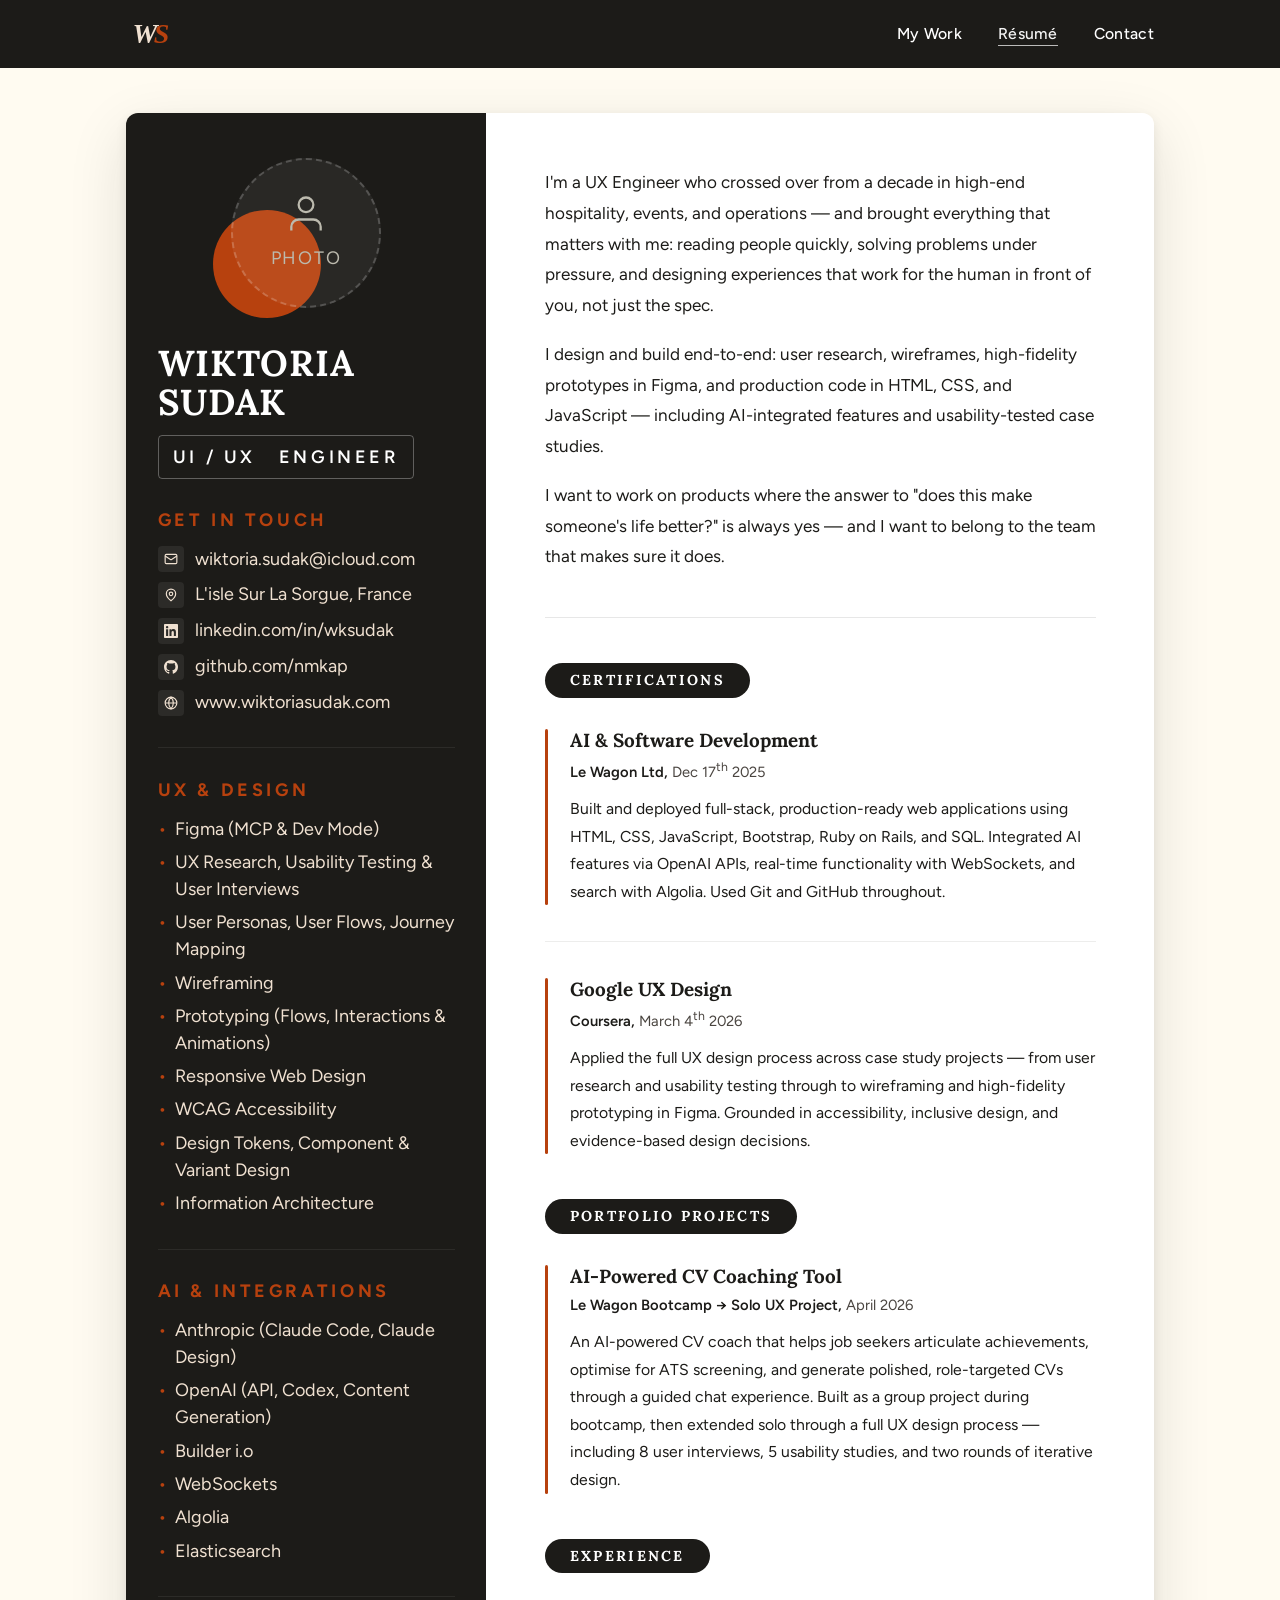
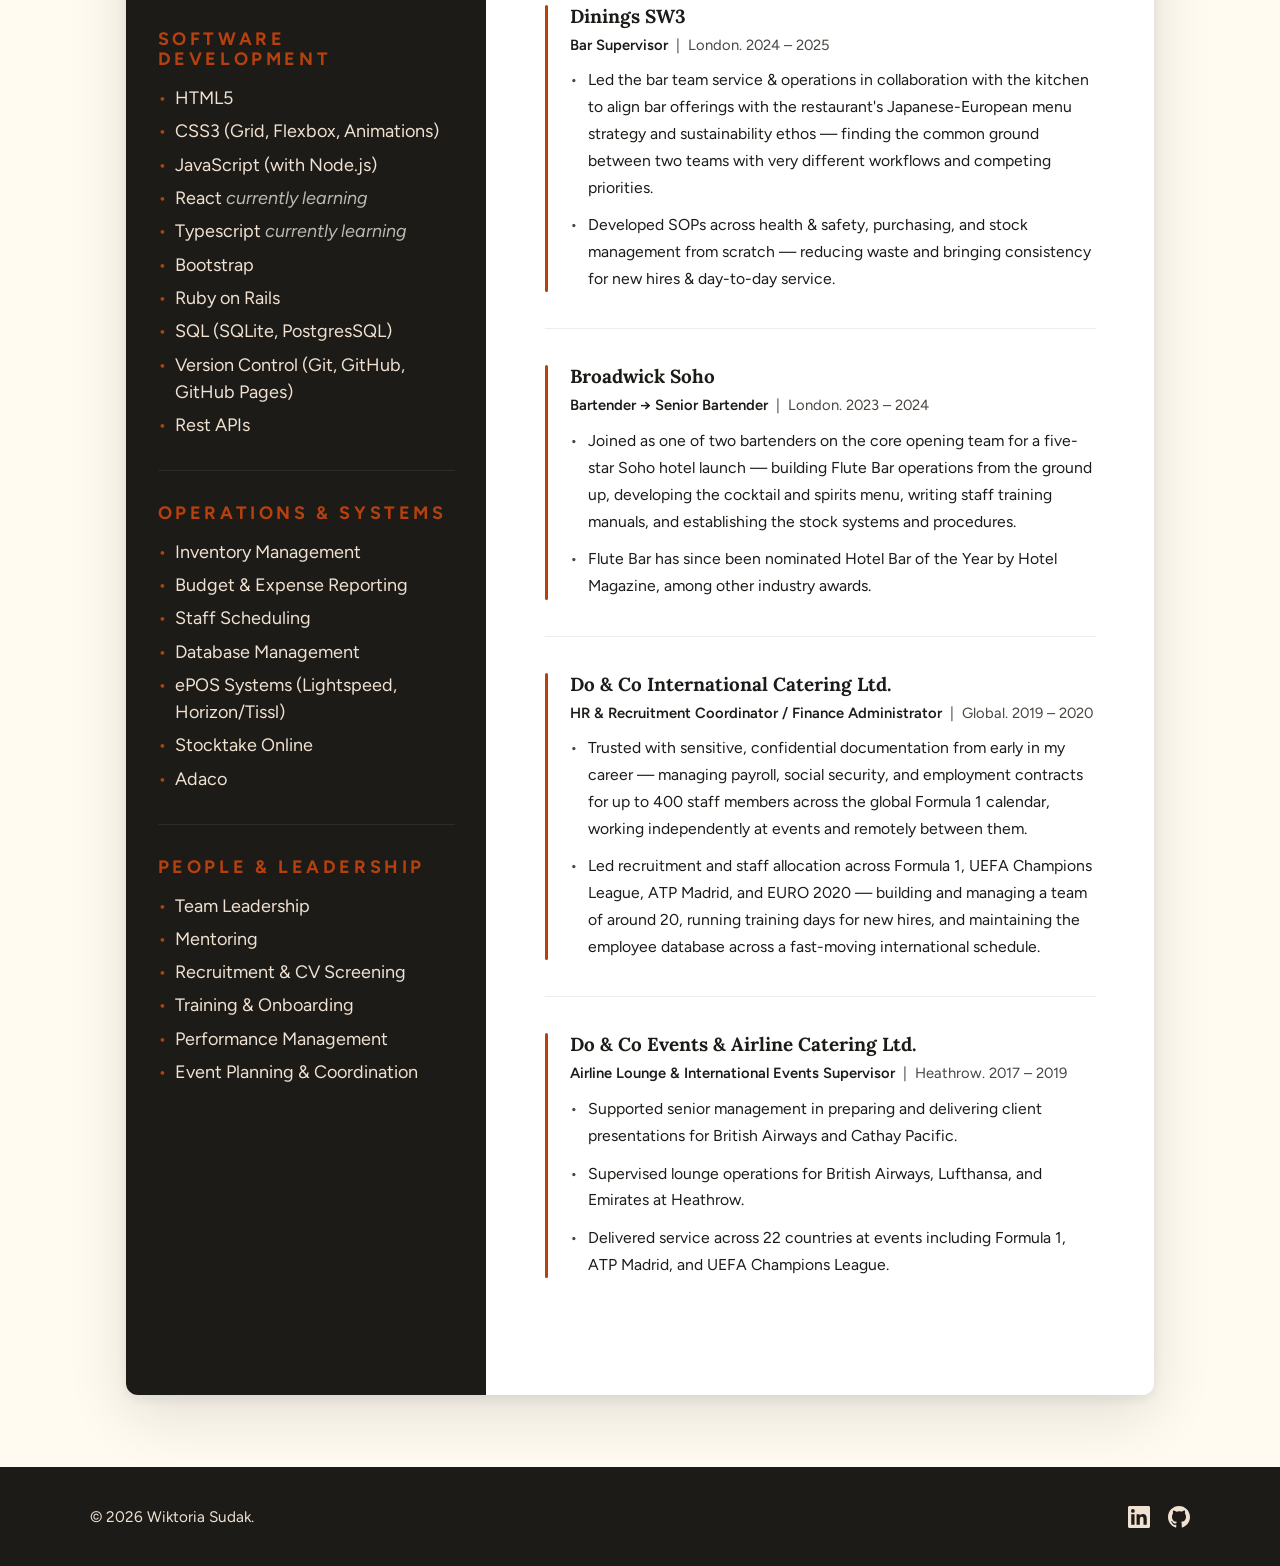
==== resume.html @ c0b6336a "Resume added." ====
<!DOCTYPE html>
<html lang="en">
  <head>
    <meta charset="UTF-8" />
    <meta name="viewport" content="width=device-width, initial-scale=1.0" />
    <meta
      name="description"
      content="Wiktoria Sudak — UI/UX Engineer. Resume: skills, certifications, and experience."
    />
    <title>Résumé — Wiktoria Sudak</title>

    <!-- Favicon -->
    <link rel="icon" type="image/png" href="assets/images/logo/logo-favicon.png" />
    <link rel="apple-touch-icon" sizes="180x180" href="assets/images/logo/apple-touch-icon.png" />

    <!-- Google Fonts -->
    <link rel="preconnect" href="https://fonts.googleapis.com" />
    <link rel="preconnect" href="https://fonts.gstatic.com" crossorigin />
    <link
      href="https://fonts.googleapis.com/css2?family=Figtree:wght@400;500;600&family=Lora:ital,wght@0,600;0,700;1,600&display=swap"
      rel="stylesheet"
    />

    <!-- Stylesheets -->
    <link rel="stylesheet" href="css/style.css" />
    <link rel="stylesheet" href="css/components.css" />
    <link rel="stylesheet" href="css/resume.css" />
  </head>

  <body class="resume-page">

    <!-- ============================================================
         NAVBAR
    ============================================================ -->
    <nav class="navbar" id="navbar">
      <div class="nav-container">

        <a href="index.html" class="nav-logo">
          <img src="assets/images/logo/navbar-logo.svg" alt="WS logo" onerror="this.src='assets/images/logo/navbar-logo.png'">
        </a>

        <ul class="nav-links">
          <li><a href="index.html#work" class="nav-link">My Work</a></li>
          <li><a href="resume.html" class="nav-link active">Résumé</a></li>
          <li><a href="index.html#contact" class="nav-link">Contact</a></li>
        </ul>

      </div>
    </nav>


    <!-- ============================================================
         RESUME LAYOUT
    ============================================================ -->
    <div class="resume-wrapper">
    <div class="resume-layout">

      <!-- ════════════════════════════════════════
           LEFT SIDEBAR
      ════════════════════════════════════════ -->
      <aside class="resume-sidebar">

        <!-- Photo -->
        <div class="sidebar-photo-wrap">
          <div class="sidebar-photo-accent"></div>
          <div class="sidebar-photo-placeholder">
            <svg xmlns="http://www.w3.org/2000/svg" width="44" height="44" viewBox="0 0 24 24" fill="none" stroke="currentColor" stroke-width="1.25" aria-hidden="true">
              <path d="M20 21v-2a4 4 0 0 0-4-4H8a4 4 0 0 0-4 4v2"/>
              <circle cx="12" cy="7" r="4"/>
            </svg>
            <span>Photo</span>
          </div>
        </div>

        <!-- Identity -->
        <div class="sidebar-identity">
          <h1 class="sidebar-name">WIKTORIA<br>SUDAK</h1>
          <span class="sidebar-title-badge">UI / UX &nbsp; ENGINEER</span>
        </div>

        <!-- Get In Touch -->
        <div class="sidebar-section">
          <h2 class="sidebar-heading">GET IN TOUCH</h2>
          <ul class="contact-list">

            <li>
              <span class="contact-icon" aria-hidden="true">
                <svg xmlns="http://www.w3.org/2000/svg" width="14" height="14" viewBox="0 0 24 24" fill="none" stroke="currentColor" stroke-width="2">
                  <rect width="20" height="16" x="2" y="4" rx="2"/>
                  <path d="m22 7-8.97 5.7a1.94 1.94 0 0 1-2.06 0L2 7"/>
                </svg>
              </span>
              <a href="mailto:wiktoria.sudak@icloud.com" class="contact-text">wiktoria.sudak@icloud.com</a>
            </li>

            <li>
              <span class="contact-icon" aria-hidden="true">
                <svg xmlns="http://www.w3.org/2000/svg" width="14" height="14" viewBox="0 0 24 24" fill="none" stroke="currentColor" stroke-width="2">
                  <path d="M20 10c0 6-8 12-8 12s-8-6-8-12a8 8 0 0 1 16 0Z"/>
                  <circle cx="12" cy="10" r="3"/>
                </svg>
              </span>
              <span class="contact-text">L'isle Sur La Sorgue, France</span>
            </li>

            <li>
              <span class="contact-icon" aria-hidden="true">
                <svg xmlns="http://www.w3.org/2000/svg" width="14" height="14" viewBox="0 0 24 24" fill="currentColor">
                  <path d="M20.447 20.452h-3.554v-5.569c0-1.328-.027-3.037-1.852-3.037-1.853 0-2.136 1.445-2.136 2.939v5.667H9.351V9h3.414v1.561h.046c.477-.9 1.637-1.85 3.37-1.85 3.601 0 4.267 2.37 4.267 5.455v6.286zM5.337 7.433a2.062 2.062 0 0 1-2.063-2.065 2.064 2.064 0 1 1 2.063 2.065zm1.782 13.019H3.555V9h3.564v11.452zM22.225 0H1.771C.792 0 0 .774 0 1.729v20.542C0 23.227.792 24 1.771 24h20.451C23.2 24 24 23.227 24 22.271V1.729C24 .774 23.2 0 22.222 0h.003z"/>
                </svg>
              </span>
              <a href="https://linkedin.com/in/wksudak" target="_blank" rel="noopener noreferrer" class="contact-text">linkedin.com/in/wksudak</a>
            </li>

            <li>
              <span class="contact-icon" aria-hidden="true">
                <svg xmlns="http://www.w3.org/2000/svg" width="14" height="14" viewBox="0 0 24 24" fill="currentColor">
                  <path d="M12 0C5.374 0 0 5.373 0 12c0 5.302 3.438 9.8 8.207 11.387.599.111.793-.261.793-.577v-2.234c-3.338.726-4.033-1.416-4.033-1.416-.546-1.387-1.333-1.756-1.333-1.756-1.089-.745.083-.729.083-.729 1.205.084 1.839 1.237 1.839 1.237 1.07 1.834 2.807 1.304 3.492.997.107-.775.418-1.305.762-1.604-2.665-.305-5.467-1.334-5.467-5.931 0-1.311.469-2.381 1.236-3.221-.124-.303-.535-1.524.117-3.176 0 0 1.008-.322 3.301 1.23A11.509 11.509 0 0 1 12 5.803c1.02.005 2.047.138 3.006.404 2.291-1.552 3.297-1.23 3.297-1.23.653 1.653.242 2.874.118 3.176.77.84 1.235 1.911 1.235 3.221 0 4.609-2.807 5.624-5.479 5.921.43.372.823 1.102.823 2.222v3.293c0 .319.192.694.801.576C20.566 21.797 24 17.3 24 12c0-6.627-5.373-12-12-12z"/>
                </svg>
              </span>
              <a href="https://github.com/nmkap" target="_blank" rel="noopener noreferrer" class="contact-text">github.com/nmkap</a>
            </li>

            <li>
              <span class="contact-icon" aria-hidden="true">
                <svg xmlns="http://www.w3.org/2000/svg" width="14" height="14" viewBox="0 0 24 24" fill="none" stroke="currentColor" stroke-width="2">
                  <circle cx="12" cy="12" r="10"/>
                  <path d="M2 12h20M12 2a15.3 15.3 0 0 1 4 10 15.3 15.3 0 0 1-4 10 15.3 15.3 0 0 1-4-10 15.3 15.3 0 0 1 4-10z"/>
                </svg>
              </span>
              <a href="https://www.wiktoriasudak.com" target="_blank" rel="noopener noreferrer" class="contact-text">www.wiktoriasudak.com</a>
            </li>

          </ul>
        </div>

        <!-- UX & Design -->
        <div class="sidebar-section">
          <h2 class="sidebar-heading">UX &amp; DESIGN</h2>
          <ul class="sidebar-skills">
            <li>Figma (MCP &amp; Dev Mode)</li>
            <li>UX Research, Usability Testing &amp; User Interviews</li>
            <li>User Personas, User Flows, Journey Mapping</li>
            <li>Wireframing</li>
            <li>Prototyping (Flows, Interactions &amp; Animations)</li>
            <li>Responsive Web Design</li>
            <li>WCAG Accessibility</li>
            <li>Design Tokens, Component &amp; Variant Design</li>
            <li>Information Architecture</li>
          </ul>
        </div>

        <!-- AI & Integrations -->
        <div class="sidebar-section">
          <h2 class="sidebar-heading">AI &amp; INTEGRATIONS</h2>
          <ul class="sidebar-skills">
            <li>Anthropic (Claude Code, Claude Design)</li>
            <li>OpenAI (API, Codex, Content Generation)</li>
            <li>Builder i.o</li>
            <li>WebSockets</li>
            <li>Algolia</li>
            <li>Elasticsearch</li>
          </ul>
        </div>  
        
        <!-- Software Development -->
        <div class="sidebar-section">
          <h2 class="sidebar-heading">SOFTWARE DEVELOPMENT</h2>
          <ul class="sidebar-skills">
            <li>HTML5</li>
            <li>CSS3 (Grid, Flexbox, Animations)</li>
            <li>JavaScript (with Node.js)</li>
            <li>React <em class="learning-tag">currently learning</em></li>
            <li>Typescript <em class="learning-tag">currently learning</em></li>
            <li>Bootstrap</li>
            <li>Ruby on Rails</li>
            <li>SQL (SQLite, PostgresSQL)</li>
            <li>Version Control (Git, GitHub, GitHub Pages)</li>
            <li>Rest APIs</li>
          </ul>
        </div>

        <!-- Operations & Systems -->
        <div class="sidebar-section">
          <h2 class="sidebar-heading">OPERATIONS &amp; SYSTEMS</h2>
          <ul class="sidebar-skills">
            <li>Inventory Management</li>
            <li>Budget &amp; Expense Reporting</li>
            <li>Staff Scheduling</li>
            <li>Database Management</li>
            <li>ePOS Systems (Lightspeed, Horizon/Tissl)</li>
            <li>Stocktake Online</li>
            <li>Adaco</li>
          </ul>
        </div>

        <!-- People & Leadership -->
        <div class="sidebar-section">
          <h2 class="sidebar-heading">PEOPLE &amp; LEADERSHIP</h2>
          <ul class="sidebar-skills">
            <li>Team Leadership</li>
            <li>Mentoring</li>
            <li>Recruitment &amp; CV Screening</li>
            <li>Training &amp; Onboarding</li>
            <li>Performance Management</li>
            <li>Event Planning &amp; Coordination</li>
          </ul>
        </div>

      </aside>


      <!-- ════════════════════════════════════════
           RIGHT MAIN CONTENT
      ════════════════════════════════════════ -->
      <main class="resume-main">

        <!-- BIO -->
        <section class="resume-bio">
          <p>I'm a UX Engineer who crossed over from a decade in high-end hospitality, events, and operations — and brought everything that matters with me: reading people quickly, solving problems under pressure, and designing experiences that work for the human in front of you, not just the spec.</p>
          <p>I design and build end-to-end: user research, wireframes, high-fidelity prototypes in Figma, and production code in HTML, CSS, and JavaScript — including AI-integrated features and usability-tested case studies.</p>
          <p>I want to work on products where the answer to "does this make someone's life better?" is always yes — and I want to belong to the team that makes sure it does.</p>
        </section>

        <!-- CERTIFICATIONS -->
        <h2 class="resume-section-banner">Certifications</h2>
        <section class="resume-section">

          <div class="resume-entry">
            <div class="entry-accent"></div>
            <div class="entry-body">
              <h3 class="entry-title">AI &amp; Software Development</h3>
              <p class="entry-meta"><strong>Le Wagon Ltd,</strong> Dec 17<sup>th</sup> 2025</p>
              <p class="entry-desc">Built and deployed full-stack, production-ready web applications using HTML, CSS, JavaScript, Bootstrap, Ruby on Rails, and SQL. Integrated AI features via OpenAI APIs, real-time functionality with WebSockets, and search with Algolia. Used Git and GitHub throughout.</p>
            </div>
          </div>

          <div class="resume-entry">
            <div class="entry-accent"></div>
            <div class="entry-body">
              <h3 class="entry-title">Google UX Design</h3>
              <p class="entry-meta"><strong>Coursera,</strong> March 4<sup>th</sup> 2026</p>
              <p class="entry-desc">Applied the full UX design process across case study projects — from user research and usability testing through to wireframing and high-fidelity prototyping in Figma. Grounded in accessibility, inclusive design, and evidence-based design decisions.</p>
            </div>
          </div>

        </section>

        <!-- PORTFOLIO PROJECTS -->
        <h2 class="resume-section-banner">Portfolio Projects</h2>
        <section class="resume-section">

          <div class="resume-entry">
            <div class="entry-accent"></div>
            <div class="entry-body">
              <h3 class="entry-title">AI-Powered CV Coaching Tool</h3>
              <p class="entry-meta"><strong>Le Wagon Bootcamp → Solo UX Project,</strong> April 2026</p>
              <p class="entry-desc">An AI-powered CV coach that helps job seekers articulate achievements, optimise for ATS screening, and generate polished, role-targeted CVs through a guided chat experience. Built as a group project during bootcamp, then extended solo through a full UX design process — including 8 user interviews, 5 usability studies, and two rounds of iterative design.</p>
            </div>
          </div>

        </section>

        <!-- EXPERIENCE -->
        <h2 class="resume-section-banner">Experience</h2>
        <section class="resume-section">

          <div class="resume-entry">
            <div class="entry-accent"></div>
            <div class="entry-body">
              <h3 class="entry-title">Dinings SW3</h3>
              <p class="entry-meta"><strong>Bar Supervisor</strong> &nbsp;|&nbsp; London. 2024 – 2025</p>
              <ul class="entry-bullets">
                <li>Led the bar team service &amp; operations in collaboration with the kitchen to align bar offerings with the restaurant's Japanese-European menu strategy and sustainability ethos — finding the common ground between two teams with very different workflows and competing priorities.</li>
                <li>Developed SOPs across health &amp; safety, purchasing, and stock management from scratch — reducing waste and bringing consistency for new hires &amp; day-to-day service.</li>
              </ul>
            </div>
          </div>

          <div class="resume-entry">
            <div class="entry-accent"></div>
            <div class="entry-body">
              <h3 class="entry-title">Broadwick Soho</h3>
              <p class="entry-meta"><strong>Bartender → Senior Bartender</strong> &nbsp;|&nbsp; London. 2023 – 2024</p>
              <ul class="entry-bullets">
                <li>Joined as one of two bartenders on the core opening team for a five-star Soho hotel launch — building Flute Bar operations from the ground up, developing the cocktail and spirits menu, writing staff training manuals, and establishing the stock systems and procedures.</li>
                <li>Flute Bar has since been nominated Hotel Bar of the Year by Hotel Magazine, among other industry awards.</li>
              </ul>
            </div>
          </div>

          <div class="resume-entry">
            <div class="entry-accent"></div>
            <div class="entry-body">
              <h3 class="entry-title">Do &amp; Co International Catering Ltd.</h3>
              <p class="entry-meta"><strong>HR &amp; Recruitment Coordinator / Finance Administrator</strong> &nbsp;|&nbsp; Global. 2019 – 2020</p>
              <ul class="entry-bullets">
                <li>Trusted with sensitive, confidential documentation from early in my career — managing payroll, social security, and employment contracts for up to 400 staff members across the global Formula 1 calendar, working independently at events and remotely between them.</li>
                <li>Led recruitment and staff allocation across Formula 1, UEFA Champions League, ATP Madrid, and EURO 2020 — building and managing a team of around 20, running training days for new hires, and maintaining the employee database across a fast-moving international schedule.</li>
              </ul>
            </div>
          </div>

          <div class="resume-entry">
            <div class="entry-accent"></div>
            <div class="entry-body">
              <h3 class="entry-title">Do &amp; Co Events &amp; Airline Catering Ltd.</h3>
              <p class="entry-meta"><strong>Airline Lounge &amp; International Events Supervisor</strong> &nbsp;|&nbsp; Heathrow. 2017 – 2019</p>
              <ul class="entry-bullets">
                <li>Supported senior management in preparing and delivering client presentations for British Airways and Cathay Pacific.</li>
                <li>Supervised lounge operations for British Airways, Lufthansa, and Emirates at Heathrow.</li>
                <li>Delivered service across 22 countries at events including Formula 1, ATP Madrid, and UEFA Champions League.</li>
              </ul>
            </div>
          </div>

        </section>

      </main>

    </div>
    </div>


    <!-- ============================================================
         FOOTER
    ============================================================ -->
    <footer class="footer">
      <div class="footer-container">
        <p class="footer-copy">
          &copy; <span id="footer-year"></span> Wiktoria Sudak.
        </p>
        <ul class="footer-links">
          <li>
            <a
              href="https://linkedin.com/in/wksudak"
              target="_blank"
              rel="noopener noreferrer"
              class="footer-link"
              aria-label="LinkedIn"
            >
              <svg xmlns="http://www.w3.org/2000/svg" width="22" height="22" viewBox="0 0 24 24" fill="currentColor" aria-hidden="true">
                <path d="M20.447 20.452h-3.554v-5.569c0-1.328-.027-3.037-1.852-3.037-1.853 0-2.136 1.445-2.136 2.939v5.667H9.351V9h3.414v1.561h.046c.477-.9 1.637-1.85 3.37-1.85 3.601 0 4.267 2.37 4.267 5.455v6.286zM5.337 7.433a2.062 2.062 0 0 1-2.063-2.065 2.064 2.064 0 1 1 2.063 2.065zm1.782 13.019H3.555V9h3.564v11.452zM22.225 0H1.771C.792 0 0 .774 0 1.729v20.542C0 23.227.792 24 1.771 24h20.451C23.2 24 24 23.227 24 22.271V1.729C24 .774 23.2 0 22.222 0h.003z"/>
              </svg>
            </a>
          </li>
          <li>
            <a
              href="https://github.com/nmkap"
              target="_blank"
              rel="noopener noreferrer"
              class="footer-link"
              aria-label="GitHub"
            >
              <svg xmlns="http://www.w3.org/2000/svg" width="22" height="22" viewBox="0 0 24 24" fill="currentColor" aria-hidden="true">
                <path d="M12 0C5.374 0 0 5.373 0 12c0 5.302 3.438 9.8 8.207 11.387.599.111.793-.261.793-.577v-2.234c-3.338.726-4.033-1.416-4.033-1.416-.546-1.387-1.333-1.756-1.333-1.756-1.089-.745.083-.729.083-.729 1.205.084 1.839 1.237 1.839 1.237 1.07 1.834 2.807 1.304 3.492.997.107-.775.418-1.305.762-1.604-2.665-.305-5.467-1.334-5.467-5.931 0-1.311.469-2.381 1.236-3.221-.124-.303-.535-1.524.117-3.176 0 0 1.008-.322 3.301 1.23A11.509 11.509 0 0 1 12 5.803c1.02.005 2.047.138 3.006.404 2.291-1.552 3.297-1.23 3.297-1.23.653 1.653.242 2.874.118 3.176.77.84 1.235 1.911 1.235 3.221 0 4.609-2.807 5.624-5.479 5.921.43.372.823 1.102.823 2.222v3.293c0 .319.192.694.801.576C20.566 21.797 24 17.3 24 12c0-6.627-5.373-12-12-12z"/>
              </svg>
            </a>
          </li>
        </ul>
      </div>
    </footer>


    <script src="js/main.js"></script>

  </body>
</html>
---- css/style.css ----
/* ------------------------------------------------------------
   Branding & Design Tokens
   ------------------------------------------------------------ */
:root {
 /* Backgrounds */
  --color-bg-dark:     #1C1B18;
  --color-bg-light:    #FFFBF1;
  --color-bg-white:    #FFFFFF;
  --color-bg-brown:    #562114;

/* Text — light surfaces */
  --color-text-primary:   #1C1B18;
  --color-text-accent:    #B7410E;
  --color-text-muted:     #4A4540;;

  /* Text — dark surfaces */
  --color-text-on-dark-primary: #FFFFFF;
  --color-text-on-dark-secondary:#F0E1D1;
  --color-text-on-dark-muted: #BCBAAE;
  --color-text-on-dark-accent: #B7410E;
  --color-text-on-dark-tertiary: #85827F;

  /* Buttons */
  --color-accent:       #B7410E;
  --color-secondary:    #F0E1D1;
  --color-accent-hover: #8E270E;

  /* Borders */
  --color-border:      #1C1B18;

  /* Typography */
  --font-sans:   'Figtree', system-ui, sans-serif;
  --font-serif:  'Lora', Georgia, serif;

  /* Spacing scale */
  --space-xs:  0.5rem;
  --space-sm:  1rem;  
  --space-md:  2rem;
  --space-lg:  4rem;
  --space-xl:  8rem;

  /* Layout */
  --max-width:       1100px;
  --nav-height:      68px;
  --border-radius:   12px;
  --border-radius-sm: 6px;

  /* Transitions */
  --transition: 0.25s ease;
}


/* ------------------------------------------------------------
   Reset & Box Model
   ------------------------------------------------------------ */
*,
*::before,
*::after {
  box-sizing: border-box;
  margin: 0;
  padding: 0;
}

html {
  scroll-behavior: smooth;
  scroll-padding-top: var(--nav-height);
  font-size: 18px;
  -webkit-text-size-adjust: 100%;
}

body {
  font-family: var(--font-sans);
  background-color: var(--color-bg-white);
  color: var(--color-text-primary);
  line-height: 1.7;
  min-height: 100vh;
  overflow-x: hidden;
}

img {
  display: block;
  max-width: 100%;
  height: auto;
}

a {
  color: inherit;
  text-decoration: none;
}

ul {
  list-style: none;
}

button {
  cursor: pointer;
  font-family: inherit;
  border: none;
  background: none;
}


/* ------------------------------------------------------------
   Typography
   ------------------------------------------------------------ */
h1, h2, h3, h4 {
  font-family: var(--font-serif);
  line-height: 1.15;
  font-weight: 700;
}

.section-title {
  font-family: var(--font-serif);
  font-size: clamp(1.5rem, 3.5vw, 2.25rem);
  font-weight: 700;
  color: var(--color-text-primary);
  margin-bottom: var(--space-sm);
}

.section-subtitle {
  font-size: 1rem;
  color: var(--color-text-secondary);
  max-width: 480px;
}

.section-header {
  margin-bottom: var(--space-md);
}

.section-container {
  max-width: var(--max-width);
  margin: 0 auto;
  padding: var(--space-lg) var(--space-md);
}


/* ------------------------------------------------------------
   Buttons
   ------------------------------------------------------------ */
.btn {
  display: inline-flex;
  align-items: center;
  gap: 0.5rem;
  padding: 0.75rem 1.75rem;
  border-radius: var(--border-radius-sm);
  font-size: 0.9rem;
  font-weight: 500;
  letter-spacing: 0.01em;
  transition: background-color var(--transition),
              color var(--transition),
              border-color var(--transition),
              transform var(--transition);
}

.btn:active {
  transform: scale(0.98);
}

.btn-primary {
  background-color: var(--color-accent);
  color: var(--color-text-on-dark-primary);
}

.btn-primary:hover {
  background-color: var(--color-accent-hover);
}

.btn-secondary {
  /* border: 1px solid var(--color-secondary); */
  color: var(--color-text-on-dark-primary);
  background-color: transparent;
}

.btn-secondary:hover {
  border-color: var(--color-accent-hover);
  color: var(--color-accent-hover);
}

.inline-accent-link {
  color: var(--color-accent);
  text-decoration: underline;
  text-underline-offset: 2px;
  transition: color 0.2s ease;
}

.inline-accent-link:hover {
  color: var(--color-accent-hover);
}

.btn-full {
  width: 100%;
  justify-content: center;
}
---- css/components.css ----
/* ============================================================
   COMPONENTS.CSS — Navbar, Hero, Cards, Form, Footer
   ============================================================ */


/* ------------------------------------------------------------
   NAVBAR
   ------------------------------------------------------------ */
.navbar {
  position: fixed;
  top: 0;
  left: 0;
  right: 0;
  z-index: 100;
  height: var(--nav-height);
  background-color: var(--color-bg-dark);
  backdrop-filter: blur(12px);
  -webkit-backdrop-filter: blur(12px);
  border-bottom: 1px solid transparent;
  transition: border-color var(--transition);
}

/* JS adds this class on scroll */
.navbar.scrolled {
  border-bottom-color: var(--color-border);
}

.nav-container {
  max-width: var(--max-width);
  margin: 0 auto;
  padding: 0 var(--space-md);
  height: 100%;
  display: flex;
  align-items: center;
  justify-content: space-between;
}

.nav-logo {
  display: flex;
  align-items: center;
  transition: opacity var(--transition);
}

.nav-logo img {
  height: 50px;
  width: auto;
  display: block;
}

.nav-logo:hover {
  opacity: 0.7;
}

.nav-links {
  display: flex;
  align-items: center;
  gap: var(--space-md);
}

.nav-link {
  font-size: 0.875rem;
  font-weight: 500;
  color: var(--color-text-on-dark-primary);
  letter-spacing: 0.02em;
  transition: color var(--transition);
  position: relative;
}

.nav-link::after {
  content: '';
  position: absolute;
  bottom: -3px;
  left: 0;
  width: 0;
  height: 1px;
  background-color: rgba(255, 255, 255, 0.7);
  transition: width var(--transition);
}

.nav-link:hover,
.nav-link.active {
  color: rgba(255, 255, 255, 0.95);
}

.nav-link:hover::after,
.nav-link.active::after {
  width: 100%;
}


/* ------------------------------------------------------------
   HERO
   ------------------------------------------------------------ */
.hero {
  min-height: 100vh;
  display: flex;
  align-items: center;
  padding-top: var(--nav-height);
  background-color: var(--color-bg-dark);
}

.hero-container {
  max-width: var(--max-width);
  margin: 0 auto;
  padding: var(--space-lg) var(--space-md);
}

.hero-eyebrow {
  font-size: 1rem;
  font-weight: 500;
  color: var(--color-accent);
  letter-spacing: 0.1em;
  text-transform: uppercase;
  margin-bottom: var(--space-sm);
}

.hero-name {
  font-family: var(--font-serif);
  color: var(--color-text-on-dark-secondary);
  font-size: clamp(3.5rem, 17.5vw, 7rem);
  font-weight: 700;
  font-style: italic;
  line-height: 1.05;
  margin-bottom: 0.25rem;
}

.hero-name-word--almond {
  color: var(--color-text-on-dark-secondary);
}

.hero-name-word--rust {
  color: var(--color-accent);
}

.hero-title {
  font-family: var(--font-serif);
  font-size: clamp(1.25rem, 2.5vw, 1.75rem);
  font-weight: 300;
  font-style: normal;
  color: var(--color-text-on-dark-muted);
  margin-bottom: var(--space-md);
}

.hero-availability-text {
  font-size: 0.875rem;
  font-weight: 600;
  color: var(--color-text-on-dark-tertiary);
  letter-spacing: 0.03em;
  margin-bottom: var(--space-md);
}

/* .hero-rule {
  width: 40px;
  border: none;
  border-top: 1px solid rgba(183, 65, 14, 0.45);
  margin-bottom: 48px;
} */

.hero-cta {
  display: flex;
  gap: var(--space-sm);
  flex-wrap: wrap;
}


/* ------------------------------------------------------------
   BIO & SKILLS
   ------------------------------------------------------------ */
.bio-skills {
  background-color: var(--color-bg-white);
  /* border-top: 1px solid #ece8e0; */
}

.bio-intro {
  font-family: var(--font-sans);
  font-size: 1rem;
  color: var(--color-text-primary);
  line-height: 1.75;
  max-width: 800px;
  margin: 0 auto var(--space-md);
  text-align: left;
}

.bio-divider {
  border: none;
  border-top: 1px solid var(--color-text-muted);
  margin: 0 0 var(--space-md);
}

.skills-grid {
  display: grid;
  grid-template-columns: repeat(3, 1fr);
  gap: var(--space-md);
  padding-left: var(--space-md);
}

.skills-heading {
  font-family: var(--font-serif);
  font-size: 1rem;
  font-weight: 600;
  letter-spacing: 0.22em;
  text-transform: uppercase;
  color: var(--color-text-primary);
  margin-bottom: var(--space-sm);
  text-align: left;
}

.skills-list {
  list-style: none;
  text-align: left;
}

.skills-list li {
  font-family: var(--font-sans);
  font-size: 1rem;
  color: var(--color-text-primary);
  padding: 0.3rem 0;
  line-height: 1.5;
  padding-left: 1rem;
  position: relative;
}

.skills-list li::before {
  content: "•";
  position: absolute;
  left: 0;
}


/* ------------------------------------------------------------
   WORK — CASE STUDY CARDS
   ------------------------------------------------------------ */
.work {
  background-color: var(--color-bg-white);
}

.work .section-container {
  padding-top: var(--space-md);
}

.section-subtitle {
  max-width: none;
}

.case-studies-grid {
  display: grid;
  grid-template-columns: repeat(auto-fit, minmax(320px, 1fr));
  gap: var(--space-md);
}

.case-study-card {
  background-color: var(--color-bg-white);
  border: 1px solid rgba(28,27,24,0.10);
  border-radius: var(--border-radius);
  overflow: hidden;
  box-shadow:
    0 2px 4px rgba(28,27,24,0.06),
    0 8px 24px rgba(28,27,24,0.08),
    0 16px 32px rgba(28,27,24,0.05);
  transition: transform 0.28s cubic-bezier(0.34,1.56,0.64,1), box-shadow 0.28s ease, border-color 0.28s ease;
  position: relative;
  top: 0;
}

.case-study-card:hover {
  transform: scale(1.03) translateY(-6px);
  border-color: rgba(122, 98, 72, 0.18);
  box-shadow:
    0 4px 8px rgba(28,27,24,0.07),
    0 16px 40px rgba(28,27,24,0.10),
    0 24px 48px rgba(28,27,24,0.06);
}

.case-study-card:active {
  transform: scale(1.01) translateY(2px);
  box-shadow:
    0 1px 3px rgba(28,27,24,0.05),
    0 4px 12px rgba(28,27,24,0.06),
    0 8px 16px rgba(28,27,24,0.04);
  transition-duration: 0.08s;
}

.case-study-card--coming-soon {
  opacity: 0.38;
  box-shadow: none;
  pointer-events: none;
}

.card-link {
  display: block;
}

.card-image-wrapper {
  position: relative;
  overflow: hidden;
  aspect-ratio: 16 / 9;
  background-color: var(--color-bg-white);
}

.card-image {
  width: 100%;
  height: 100%;
  object-fit: cover;
}

.card-image-placeholder {
  display: flex;
  align-items: center;
  justify-content: center;
  background: repeating-linear-gradient(
    45deg,
    var(--color-bg-card),
    var(--color-bg-card) 10px,
    var(--color-bg-light) 10px,
    var(--color-bg-light) 20px
  );
}

.placeholder-label {
  font-size: 0.8rem;
  font-weight: 500;
  color: var(--color-text-muted);
  letter-spacing: 0.1em;
  text-transform: uppercase;
}

.card-content {
  padding: 1.5rem;
}

.card-title {
  font-family: var(--font-serif);
  font-size: 1.4rem;
  font-weight: 700;
  color: var(--color-text-primary);
  margin-bottom: 0.5rem;
}

.card-description {
  font-size: 0.9rem;
  color: var(--color-text-muted);
  line-height: 1.7;
  margin-bottom: var(--space-sm);
}

.card-tag {
  display: inline-block;
  font-size: 0.7rem;
  font-weight: 600;
  letter-spacing: 0.06em;
  text-transform: uppercase;
  color: var(--color-text-on-dark-accent);
  background:rgba(183, 65, 14, 0.2);
  padding: 3px 10px;
  border-radius: 100px;
}

@media (max-width: 480px) {
  .card-tag {
    display: none;
  }
}

.card-meta {
  display: flex;
  align-items: center;
  justify-content: space-between;
}

.card-read-more {
  font-size: 0.85rem;
  font-weight: 500;
  color: var(--color-accent);
  transition: color var(--transition);
}

.case-study-card:hover .card-read-more {
  text-decoration: underline;
  text-underline-offset: 3px;
}


/* ------------------------------------------------------------
   CONTACT FORM
   ------------------------------------------------------------ */
.contact {
  background-color: var(--color-bg-dark);
  padding-top: var(--space-md);
}

.contact .section-container {
  padding-bottom: var(--space-sm);
  max-width: 700px;
}

.contact .section-header {
  margin-bottom: 1.5rem;
}

.contact .section-title {
  color: var(--color-text-on-dark-secondary);
}

.contact .section-subtitle {
  color: var(--color-text-on-dark-muted);
}

.contact-linkedin-btn,
.contact-submit-btn {
  display: flex;
  align-items: center;
  justify-content: center;
  gap: 0.6rem;
  margin-bottom: var(--space-sm);
  width: fit-content;
  margin-left: 0;
  margin-right: auto;
}

.form-divider {
  display: flex;
  align-items: center;
  justify-content: flex-start;
  gap: 1rem;
  margin-top: var(--space-md);
  margin-bottom: 0.5rem;
  color: var(--color-text-on-dark-muted);
  font-size: 0.75rem;
  font-weight: 600;
  letter-spacing: 0.12em;
}

.form-divider::before {
  display: none;
}

.form-divider::after {
  content: '';
  flex: 1;
  height: 1px;
  background-color: var(--color-border);
  opacity: 0.4;
}

.contact-form {
  max-width: 100%;
}

.form-row {
  display: grid;
  grid-template-columns: 1fr 1fr;
  gap: var(--space-sm);
}

.form-group {
  display: flex;
  flex-direction: column;
  margin-bottom: var(--space-sm);
}

.form-input {
  background-color: #2a2925;
  border: 1px solid rgba(255,255,255,0.08);
  border-radius: var(--border-radius-sm);
  color: var(--color-text-on-dark-primary);
  font-family: var(--font-sans);
  font-size: 0.95rem;
  padding: 0.75rem 1rem;
  transition: border-color var(--transition);
  width: 100%;
  outline: none;
  appearance: none;
  -webkit-appearance: none;
}

.form-input::placeholder {
  color: var(--color-text-on-dark-muted);
}

.form-input:focus {
  border-color: var(--color-accent);
}

.form-textarea {
  resize: vertical;
  min-height: 140px;
}

.form-status {
  margin-top: var(--space-sm);
  font-size: 0.9rem;
  text-align: center;
}

.form-status.success { color: #6ee7b7; }
.form-status.error   { color: #fca5a5; }


/* ------------------------------------------------------------
   FOOTER
   ------------------------------------------------------------ */
.footer {
  background-color: var(--color-bg-dark);
  border-top: 1px solid var(--color-border);
  padding: var(--space-md);
}

.footer-container {
  max-width: var(--max-width);
  margin: 0 auto;
  display: flex;
  align-items: center;
  justify-content: space-between;
  flex-wrap: wrap;
  gap: var(--space-sm);
}

.footer-copy {
  font-size: 0.85rem;
  color: var(--color-text-on-dark-secondary);
}

.footer-links {
  display: flex;
  gap: var(--space-sm);
}

.footer-link {
  display: flex;
  align-items: center;
  color: var(--color-text-on-dark-secondary);
  transition: color var(--transition);
}

.footer-link:hover {
  color: var(--color-accent);
}


/* ------------------------------------------------------------
   RESPONSIVE
   ------------------------------------------------------------ */
@media (max-width: 640px) {
  .form-row {
    grid-template-columns: 1fr;
    gap: 0;
  }

  .skills-grid {
    grid-template-columns: 1fr;
  }

  .hero-cta {
    flex-direction: column;
  }

  .btn {
    width: 100%;
    justify-content: center;
  }

  .nav-links {
    gap: var(--space-sm);
  }

  .footer-copy {
    flex: 1;
  }
}



/* ============================================================
   CASE STUDY — cv-sensei.html
   ============================================================ */

/* ── WIREFRAME LABEL UTILITY ── */
.label {
  font-family: monospace;
  font-size: 11px;
  letter-spacing: 0.08em;
  text-transform: uppercase;
  color: #888;
  margin-bottom: 6px;
  display: block;
}

/* ── PLACEHOLDER FRAMES ── */
.case-study-page .placeholder {
  background: #d4d4d4;
  border: 2px dashed #aaa;
  display: flex;
  align-items: center;
  justify-content: center;
  color: #888;
  font-family: monospace;
  font-size: 13px;
  text-align: center;
  padding: 12px;
}

/* ── LAYOUT SHELL ── */
.page { max-width: 1000px; margin: 0 auto; }

/* ── SECTION WRAPPERS ── */
.case-study-page section {
  padding: 48px 48px;
  background-color: var(--color-bg-white);
}
.case-study-page section:first-of-type {
  padding-top: calc(var(--nav-height) + var(--space-lg));
}
.case-study-page section.dark,
.case-study-page section.contact {
  background: var(--color-bg-dark);
  color: var(--color-text-on-dark-secondary);
  border-bottom: 1px solid var(--color-border);
}
.case-study-page section.contact {
  padding: 0;
}

/* ── ORIGIN QUESTION ── */
.origin-question {
  font-size: clamp(24px, 2.5vw, 28px);
  font-weight: 500;
  font-style: italic;
  line-height: 1.4;
  max-width: 820px;
  margin: 48px 0 0;
  padding: 0 0 0 28px;
  border-left: 4px solid var(--color-accent);
  color: var(--color-text-primary);
}

/* ── TYPOGRAPHY OVERRIDES ── */
.case-study-page h1 { font-size: clamp(72px, 8vw, 96px); line-height: 1; margin-bottom: 12px; }
.case-study-page h2 { font-size: clamp(1.75rem, 2.5vw, 1.75rem); font-weight: 700; margin-bottom: 24px; }
.case-study-page .section-title { font-size: clamp(1.5rem, 3.5vw, 2.25rem); margin-bottom: var(--space-sm); }
.case-study-page h3 { font-size: 26px; font-weight: 600; margin-top: 60px; margin-bottom: 20px; }
.case-study-page .dark h3 { margin-top: 24px; }
.case-study-page p  { font-size: 18px; max-width: 1000px; margin-bottom: 16px; color: inherit; }
.case-study-page .footer-copy { color: var(--color-text-on-dark-secondary); font-size: 0.85rem; }

/* ── HERO INTRO ── */
.case-study-page section.dark h3 {
  font-family: var(--font-sans);
  font-size: 18px;
  font-weight: 400;
  line-height: 1.7;
  color: var(--color-text-on-dark-secondary);
  max-width: 720px;
  margin-bottom: 0;
}

/* ── HERO ── */
.back-link {
  display: inline-flex;
  align-items: center;
  gap: 8px;
  font-family: var(--font-sans);
  font-size: 18px;
  color: var(--color-text-on-dark-accent);
  margin-bottom: 32px;
  text-decoration: none;
}
.eyebrow {
  font-family: var(--font-sans);
  font-size: 16px;
  letter-spacing: 0.1em;
  text-transform: uppercase;
  color: var(--color-text-on-dark-secondary);
  margin-bottom: 40px;
  display: block;
}

/* ── TLDR BANNER ── */
.tldr-grid {
  display: grid;
  grid-template-columns: repeat(3, 1fr);
  gap: 0;
  border-top: 1px solid #444;
  margin-top: 64px;
  padding-top: 32px;
}
.tldr-item { padding-right: 40px; }
.tldr-item .tldr-key {
  font-family: var(--font-sans);
  font-size: 16px;
  color: var(--color-accent);
  text-transform: uppercase;
  letter-spacing: 0.08em;
  margin-bottom: 10px;
  display: block;
}
.tldr-item .tldr-val {
  font-family: var(--font-sans);
  font-size: 16px;
  color: var(--color-text-on-dark-secondary);
  line-height: 1.7;
}

/* ── TWO-COLUMN LAYOUTS ── */
.two-col {
  display: grid;
  grid-template-columns: 1fr 1fr;
  gap: 48px;
  align-items: start;
}
.two-col-wide {
  display: grid;
  grid-template-columns: 2fr 1fr;
  gap: 48px;
  align-items: start;
}

/* ── PROJECT OVERVIEW ── */
.overview-stack {
  display: flex;
  flex-direction: column;
  margin-bottom: 48px;
}
.overview-card {
  background: none;
  border: none;
  border-top: 1px solid #ddd;
}
.overview-card__two-col {
  display: grid;
  grid-template-columns: 1fr 1fr;
  gap: 32px;
}

@media (max-width: 768px) {
  .overview-card__two-col {
    grid-template-columns: 1fr;
  }
}
.overview-card__two-col p,
.overview-card p {
  max-width: none;
}

/* ── RESEARCH QUESTIONS ── */
.research-questions {
  border-left: 4px solid var(--color-accent);
  padding-left: 28px;
  margin-top: 50px;
}
.rq-item {
  display: flex;
  align-items: baseline;
  gap: 24px;
  padding: 20px 0;
  border-top: 1px solid #ddd;
}
.rq-item:first-child {
  border-top: none;
  padding-top: 0;
}
.rq-number {
  font-family: var(--font-sans);
  font-size: 18px;
  color: var(--color-accent);
  flex-shrink: 0;
  min-width: 20px;
}
.rq-text {
  font-size: 17px;
  line-height: 1.5;
  margin: 0;
}

/* ── RESEARCH ── */
.research-methods {
  display: grid;
  grid-template-columns: repeat(3, 1fr);
  gap: 0 48px;
  margin: 24px 0;
}
.method-card {
  background: none;
  border: none;
  border-top: 1px solid #ddd;
  padding: 24px 0;
  display: flex;
  flex-direction: column;
}
.method-stat {
  font-size: clamp(48px, 6vw, 72px);
  font-weight: 700;
  color: var(--color-accent);
  line-height: 1;
  margin-bottom: 12px;
}
.method-title {
  font-size: 17px;
  font-weight: 700;
  color: var(--color-text-primary);
  margin-bottom: 10px;
}
.method-body {
  font-size: 15px;
  line-height: 1.65;
  color: var(--color-text-secondary);
  margin: 0;
}
.findings-list {
  display: grid;
  grid-template-columns: repeat(2, 1fr);
  gap: 0 48px;
  margin: 24px 0;
}

@media (max-width: 768px) {
  .findings-list {
    grid-template-columns: 1fr;
  }
}
.finding-item {
  background: none;
  border: none;
  border-top: 1px solid #ddd;
  padding: 24px 0;
  display: flex;
  flex-direction: column;
}
.finding-number {
  font-family: var(--font-sans);
  font-size: 13px;
  color: #999;
  margin-bottom: 10px;
}
.finding-title {
  font-size: 17px;
  font-weight: 700;
  color: var(--color-text-primary);
  margin-bottom: 10px;
}
.finding-body {
  font-size: 15px;
  line-height: 1.65;
  color: var(--color-text-secondary);
  margin: 0;
}
.persona-quote {
  background: none;
  border: none;
  padding: 48px 0;
  margin: 0 auto;
  font-style: italic;
  font-size: clamp(20px, 3vw, 28px);
  line-height: 1.5;
  max-width: 680px;
  text-align: center;
}
.persona-quote cite {
  display: block;
  font-style: normal;
  font-size: 12px;
  letter-spacing: 0.08em;
  text-transform: uppercase;
  margin-top: 20px;
  color: #444;
  font-family: var(--font-sans);
}

/* ── PROBLEM ── */
.problem-statement {
  font-size: clamp(18px, 2.5vw, 20px);
  font-weight: 400;
  font-style: normal;
  line-height: 1.5;
  max-width: 820px;
  margin: 32px 0;
  padding: 0 0 0 28px;
  border-left: 4px solid var(--color-accent);
  color: var(--color-text-primary);
}
/* ── PERSONA CAROUSEL ── */
.persona-carousel-wrapper {
  position: relative;
  margin: 32px 0;
  cursor: none;
}
.persona-carousel-track {
  display: flex;
  gap: 24px;
  overflow-x: auto;
  scroll-behavior: smooth;
  scrollbar-width: none;
  -ms-overflow-style: none;
  /* Show exactly 2 cards, hinting at a third */
  padding-right: 80px;
}
.persona-carousel-track::-webkit-scrollbar {
  display: none;
}
.persona-card {
  flex: 0 0 max(calc(70% - 12px), 320px);
  background: none;
  border: none;
}
.persona-card img {
  width: 100%;
  height: auto;
  display: block;
}
.persona-scroll-hint {
  position: absolute;
  right: 0;
  top: 50%;
  transform: translateY(-50%);
  display: flex;
  align-items: center;
  gap: 6px;
  font-size: 12px;
  letter-spacing: 0.06em;
  text-transform: uppercase;
  color: #888;
  background: rgba(255,255,255,0.92);
  padding: 8px 14px;
  border-radius: 999px;
  pointer-events: none;
  opacity: 0;
  transition: opacity 0.25s ease;
}
.persona-scroll-hint--visible {
  opacity: 1;
}
.hmw-list {
  display: grid;
  grid-template-columns: repeat(2, 1fr);
  gap: 0 48px;
  margin: 24px 0;
}

@media (max-width: 768px) {
  .hmw-list {
    grid-template-columns: 1fr;
  }
}
.hmw-item {
  background: none;
  border: none;
  border-top: 1px solid #ddd;
  padding: 24px 0;
  display: flex;
  flex-direction: column;
}
.hmw-number {
  font-family: var(--font-sans);
  font-size: 13px;
  color: #999;
  margin-bottom: 10px;
}
.hmw-title {
  font-size: 17px;
  font-weight: 700;
  color: var(--color-text-primary);
  margin-bottom: 10px;
}
.hmw-label {
  margin-top: 48px;
}
.case-study-page .hmw-question {
  border-left: 3px solid var(--color-accent);
  padding: 12px 0 12px 24px;
  margin-bottom: 32px;
  font-family: var(--font-sans);
  font-size: clamp(20px, 2.5vw, 24px);
  font-weight: 500;
  font-style: italic;
  line-height: 1.4;
  color: var(--color-text-secondary);
}
.hmw-body {
  font-size: 15px;
  line-height: 1.65;
  color: var(--color-text-secondary);
  margin: 0;
}

/* ── DESIGNING THE SOLUTION ── */
.flow-placeholder { width: 100%; height: 320px; }
.wireframe-grid {
  display: grid;
  grid-template-columns: 1fr 1fr;
  gap: 24px;
  margin: 24px 0;
}

@media (max-width: 768px) {
  .wireframe-grid {
    grid-template-columns: 1fr;
  }
}
.mockup-row {
  display: grid;
  grid-template-columns: 7fr 3fr;
  gap: 40px;
  align-items: center;
  margin: 24px 0 48px;
}
.mockup-row--reverse {
  direction: rtl;
}
.mockup-row--reverse > * {
  direction: ltr;
}
.mockup-text p {
  max-width: none;
}
@media (max-width: 1024px) {
  .mockup-row,
  .mockup-row--reverse {
    grid-template-columns: 1fr;
    direction: ltr;
  }
  .mockup-row--reverse > * {
    direction: ltr;
  }
  .mockup-screen { order: 1; }
  .mockup-text   { order: 2; }
}

@media (max-width: 768px) {
  .tldr-grid {
    grid-template-columns: 1fr;
  }
  .tldr-item {
    padding-right: 0;
    padding-bottom: 24px;
  }
}
.mockup-grid {
  display: grid;
  grid-template-columns: repeat(3, 1fr);
  gap: 20px;
  margin: 24px 0;
}

/* ── REFINING ── */
.iteration-row {
  display: grid;
  grid-template-columns: 1fr 40px 1fr;
  gap: 16px;
  align-items: center;
  margin: 24px 0;
}
.iteration-row img {
  aspect-ratio: 20 / 13;
  object-fit: cover;
  object-position: top;
}
.arrow-box {
  text-align: center;
  font-size: 24px;
  color: #888;
}

@media (max-width: 1024px) {
  .iteration-row {
    grid-template-columns: 1fr;
  }
  .arrow-box {
    transform: rotate(90deg);
  }
}
.wcag-block {
  display: flex;
  flex-direction: column;
  gap: 20px;
}
.wcag-text h4 {
  font-size: 1.25rem;
  margin-bottom: 12px;
}
.wcag-text p {
  max-width: none;
}
.a11y-grid {
  display: grid;
  grid-template-columns: repeat(2, 1fr);
  gap: 20px;
  margin-top: 24px;
}
.a11y-card {
  background: none;
  border: none;
  border-top: 1px solid #ddd;
  padding: 24px 0;
}


/* ── REFLECTION ── */
.reflection-grid {
  display: grid;
  grid-template-columns: repeat(2, 1fr);
  gap: 64px;
  margin: 32px 0;
}
.reflection-card {
  background: none;
  border: none;
  border-top: 1px solid #ddd;
  padding: 24px 0;
}
.reflection-card li {
  margin-bottom: 20px;
}

@media (max-width: 1024px) {
  .reflection-grid {
    grid-template-columns: 1fr;
    gap: 0;
  }
}

/* ── DIVIDER ── */
.case-study-page hr { border: none; border-top: 1px solid #bbb; margin: 40px 0; }

/* ── Video wrapper & Safari play button ─────────────────────── */
/*
 * .video-wrapper is injected by JS only in Safari.
 * It inherits the video's display context and adds
 * the stacking context needed for the button overlay.
 */
.video-wrapper {
  position: relative;
  display: block;
  width: 100%;
}

.video-wrapper video {
  display: block;
  width: 100%;
}

.video-play-btn {
  position: absolute;
  inset: 0;
  display: flex;
  align-items: center;
  justify-content: center;
  background: rgba(0, 0, 0, 0.28);
  border: none;
  cursor: pointer;
  transition: background 0.2s ease, opacity 0.3s ease;
  color: #fff;
}

.video-play-btn:hover {
  background: rgba(0, 0, 0, 0.4);
}

.video-play-btn svg {
  width: 72px;
  height: 72px;
  filter: drop-shadow(0 2px 8px rgba(0, 0, 0, 0.4));
}
---- css/resume.css ----
/* ============================================================
   RESUME PAGE — resume.css
   Inherits: root tokens from style.css, navbar/footer from components.css
   ============================================================ */


/* ── PAGE BACKGROUND ── */
.resume-page {
  background-color: var(--color-bg-light);
}

/* ── CENTRED DOCUMENT WRAPPER ── */
.resume-wrapper {
  max-width: 1100px;
  margin: 0 auto;
  padding: calc(var(--nav-height) + 2.5rem) var(--space-md) var(--space-lg);
}

/* ── LAYOUT SHELL ── */
.resume-layout {
  display: grid;
  grid-template-columns: 360px 1fr;
  border-radius: var(--border-radius);
  overflow: hidden;
  box-shadow:
    0 4px 12px rgba(28, 27, 24, 0.08),
    0 20px 60px rgba(28, 27, 24, 0.12);
}


/* ── SIDEBAR ── */
.resume-sidebar {
  background-color: var(--color-bg-dark);
  padding: 2.5rem 1.75rem 3rem;
}


/* ── PHOTO ── */
.sidebar-photo-wrap {
  position: relative;
  width: 150px;
  height: 150px;
  margin: 0 auto 2rem;
}

.sidebar-photo-accent {
  position: absolute;
  width: 108px;
  height: 108px;
  border-radius: 50%;
  background-color: var(--color-accent);
  bottom: -10px;
  left: -18px;
  z-index: 0;
}

.sidebar-photo-placeholder {
  position: relative;
  z-index: 1;
  width: 150px;
  height: 150px;
  border-radius: 50%;
  background-color: rgba(255, 255, 255, 0.06);
  border: 2px dashed rgba(255, 255, 255, 0.2);
  display: flex;
  flex-direction: column;
  align-items: center;
  justify-content: center;
  gap: 0.4rem;
  color: var(--color-text-on-dark-muted);
  font-family: var(--font-sans);
  font-size: 1rem;
  letter-spacing: 0.1em;
  text-transform: uppercase;
}


/* ── IDENTITY ── */
.sidebar-identity {
  margin-bottom: 1.75rem;
}

.sidebar-name {
  font-family: var(--font-serif);
  font-size: 2rem;
  font-weight: 700;
  font-style: normal;
  color: var(--color-text-on-dark-primary);
  line-height: 1.08;
  letter-spacing: 0.02em;
  text-transform: uppercase;
  margin-bottom: 0.75rem;
}

.sidebar-title-badge {
  display: inline-block;
  font-family: var(--font-sans);
  font-size: 1rem;
  font-weight: 600;
  letter-spacing: 0.2em;
  text-transform: uppercase;
  color: var(--color-text-on-dark-primary);
  border: 1px solid rgba(255, 255, 255, 0.3);
  padding: 0.3rem 0.8rem;
  border-radius: 4px;
}


/* ── SIDEBAR SECTIONS ── */
.sidebar-section {
  margin-bottom: 1.75rem;
  padding-bottom: 1.75rem;
  border-bottom: 1px solid rgba(255, 255, 255, 0.07);
}

.sidebar-section:last-child {
  border-bottom: none;
  margin-bottom: 0;
  padding-bottom: 0;
}

.sidebar-heading {
  font-family: var(--font-sans);
  font-size: 1rem;
  font-weight: 700;
  letter-spacing: 0.2em;
  text-transform: uppercase;
  color: var(--color-accent);
  margin-bottom: 0.85rem;
}


/* ── CONTACT LIST ── */
.contact-list {
  display: flex;
  flex-direction: column;
  gap: 0.55rem;
}

.contact-list li {
  display: flex;
  align-items: center;
  gap: 0.65rem;
}

.contact-icon {
  display: flex;
  align-items: center;
  justify-content: center;
  width: 26px;
  height: 26px;
  background-color: rgba(255, 255, 255, 0.07);
  border-radius: 4px;
  flex-shrink: 0;
  color: var(--color-text-on-dark-secondary);
}

.contact-text {
  font-family: var(--font-sans);
  font-size: 1rem;
  color: var(--color-text-on-dark-secondary);
  line-height: 1.4;
  word-break: normal;
  transition: color var(--transition);
}

a.contact-text:hover {
  color: var(--color-accent);
}


/* ── SKILLS LIST ── */
.sidebar-skills {
  display: flex;
  flex-direction: column;
  gap: 0.35rem;
}

.sidebar-skills li {
  font-family: var(--font-sans);
  font-size: 1rem;
  color: var(--color-text-on-dark-secondary);
  line-height: 1.5;
  padding-left: 0.95rem;
  position: relative;
}

.sidebar-skills li::before {
  content: "•";
  position: absolute;
  left: 0;
  color: var(--color-accent);
  font-size: 1rem;
  line-height: 1.5;
}

.learning-tag {
  font-style: italic;
  font-size: 1rem;
  color: var(--color-text-on-dark-muted);
  font-weight: 400;
}


/* ── MAIN CONTENT ── */
.resume-main {
  background-color: var(--color-bg-white);
  padding: 3rem 3.25rem 4rem;
}


/* ── BIO ── */
.resume-bio {
  margin-bottom: 2.5rem;
  padding-bottom: 2.5rem;
  border-bottom: 1px solid rgba(28, 27, 24, 0.1);
}

.resume-bio p {
  font-family: var(--font-sans);
  font-size: 0.95rem;
  color: var(--color-text-primary);
  line-height: 1.8;
  margin-bottom: 1rem;
}

.resume-bio p:last-child {
  margin-bottom: 0;
}


/* ── SECTION BANNERS ── */
.resume-section-banner {
  display: inline-block;
  font-family: var(--font-serif);
  font-size: 0.8rem;
  font-weight: 700;
  letter-spacing: 0.16em;
  text-transform: uppercase;
  color: var(--color-text-on-dark-primary);
  background-color: var(--color-bg-dark);
  padding: 0.5rem 1.4rem;
  border-radius: 100px;
  margin-bottom: 1.75rem;
}


/* ── RESUME SECTION ── */
.resume-section {
  margin-bottom: 2.5rem;
}


/* ── ENTRY ── */
.resume-entry {
  display: flex;
  gap: 1.25rem;
  margin-bottom: 2rem;
  padding-bottom: 2rem;
  border-bottom: 1px solid rgba(28, 27, 24, 0.08);
}

.resume-entry:last-child {
  border-bottom: none;
  margin-bottom: 0;
  padding-bottom: 0;
}

.entry-accent {
  width: 3px;
  background-color: var(--color-accent);
  border-radius: 2px;
  flex-shrink: 0;
  align-self: stretch;
  min-height: 100%;
}

.entry-body {
  flex: 1;
  min-width: 0;
}

.entry-title {
  font-family: var(--font-serif);
  font-size: 1.05rem;
  font-weight: 700;
  color: var(--color-text-primary);
  line-height: 1.25;
  margin-bottom: 0.3rem;
}

.entry-meta {
  font-family: var(--font-sans);
  font-size: 0.82rem;
  color: var(--color-text-muted);
  line-height: 1.5;
  margin-bottom: 0.65rem;
}

.entry-meta strong {
  color: var(--color-text-primary);
  font-weight: 600;
}

.entry-desc {
  font-family: var(--font-sans);
  font-size: 0.875rem;
  color: var(--color-text-primary);
  line-height: 1.75;
  margin: 0;
}


/* ── BULLET LISTS ── */
.entry-bullets {
  list-style: none;
  padding: 0;
  margin: 0;
  display: flex;
  flex-direction: column;
  gap: 0.6rem;
}

.entry-bullets li {
  font-family: var(--font-sans);
  font-size: 0.875rem;
  color: var(--color-text-primary);
  line-height: 1.7;
  padding-left: 1rem;
  position: relative;
}

.entry-bullets li::before {
  content: "•";
  position: absolute;
  left: 0;
  color: var(--color-text-muted);
}


/* ── RESPONSIVE ── */
@media (max-width: 960px) {
  .resume-layout {
    grid-template-columns: 300px 1fr;
  }

  .resume-sidebar {
    padding: 2rem 1.4rem 2.5rem;
  }

  .sidebar-name {
    font-size: 1.75rem;
  }

  .resume-main {
    padding: 2.5rem 2rem 3rem;
  }
}

@media (max-width: 700px) {
  .resume-wrapper {
    padding-left: var(--space-sm);
    padding-right: var(--space-sm);
  }

  .resume-layout {
    grid-template-columns: 1fr;
  }

  .resume-sidebar {
    padding: 2.5rem 1.5rem;
  }

  .sidebar-photo-wrap {
    margin-bottom: 1.75rem;
  }

  .resume-main {
    padding: 2rem 1.5rem 3rem;
  }
}
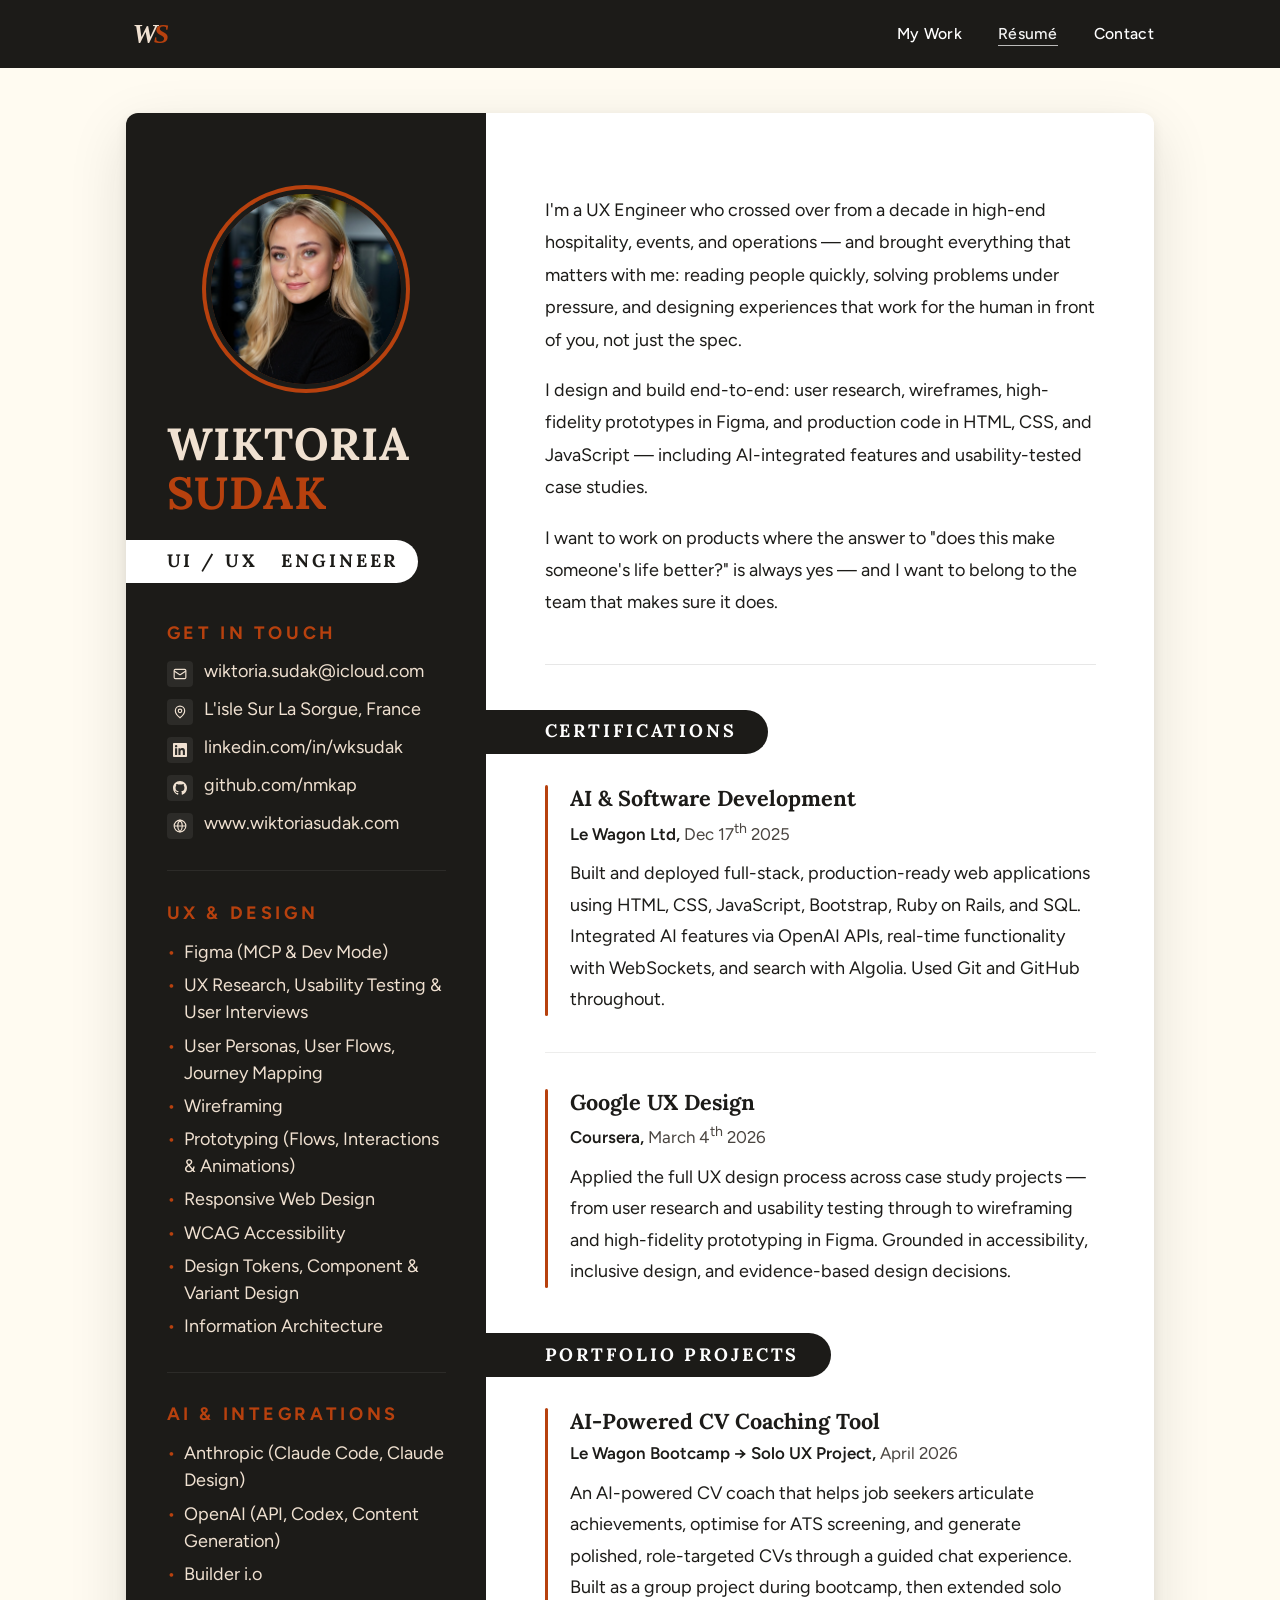
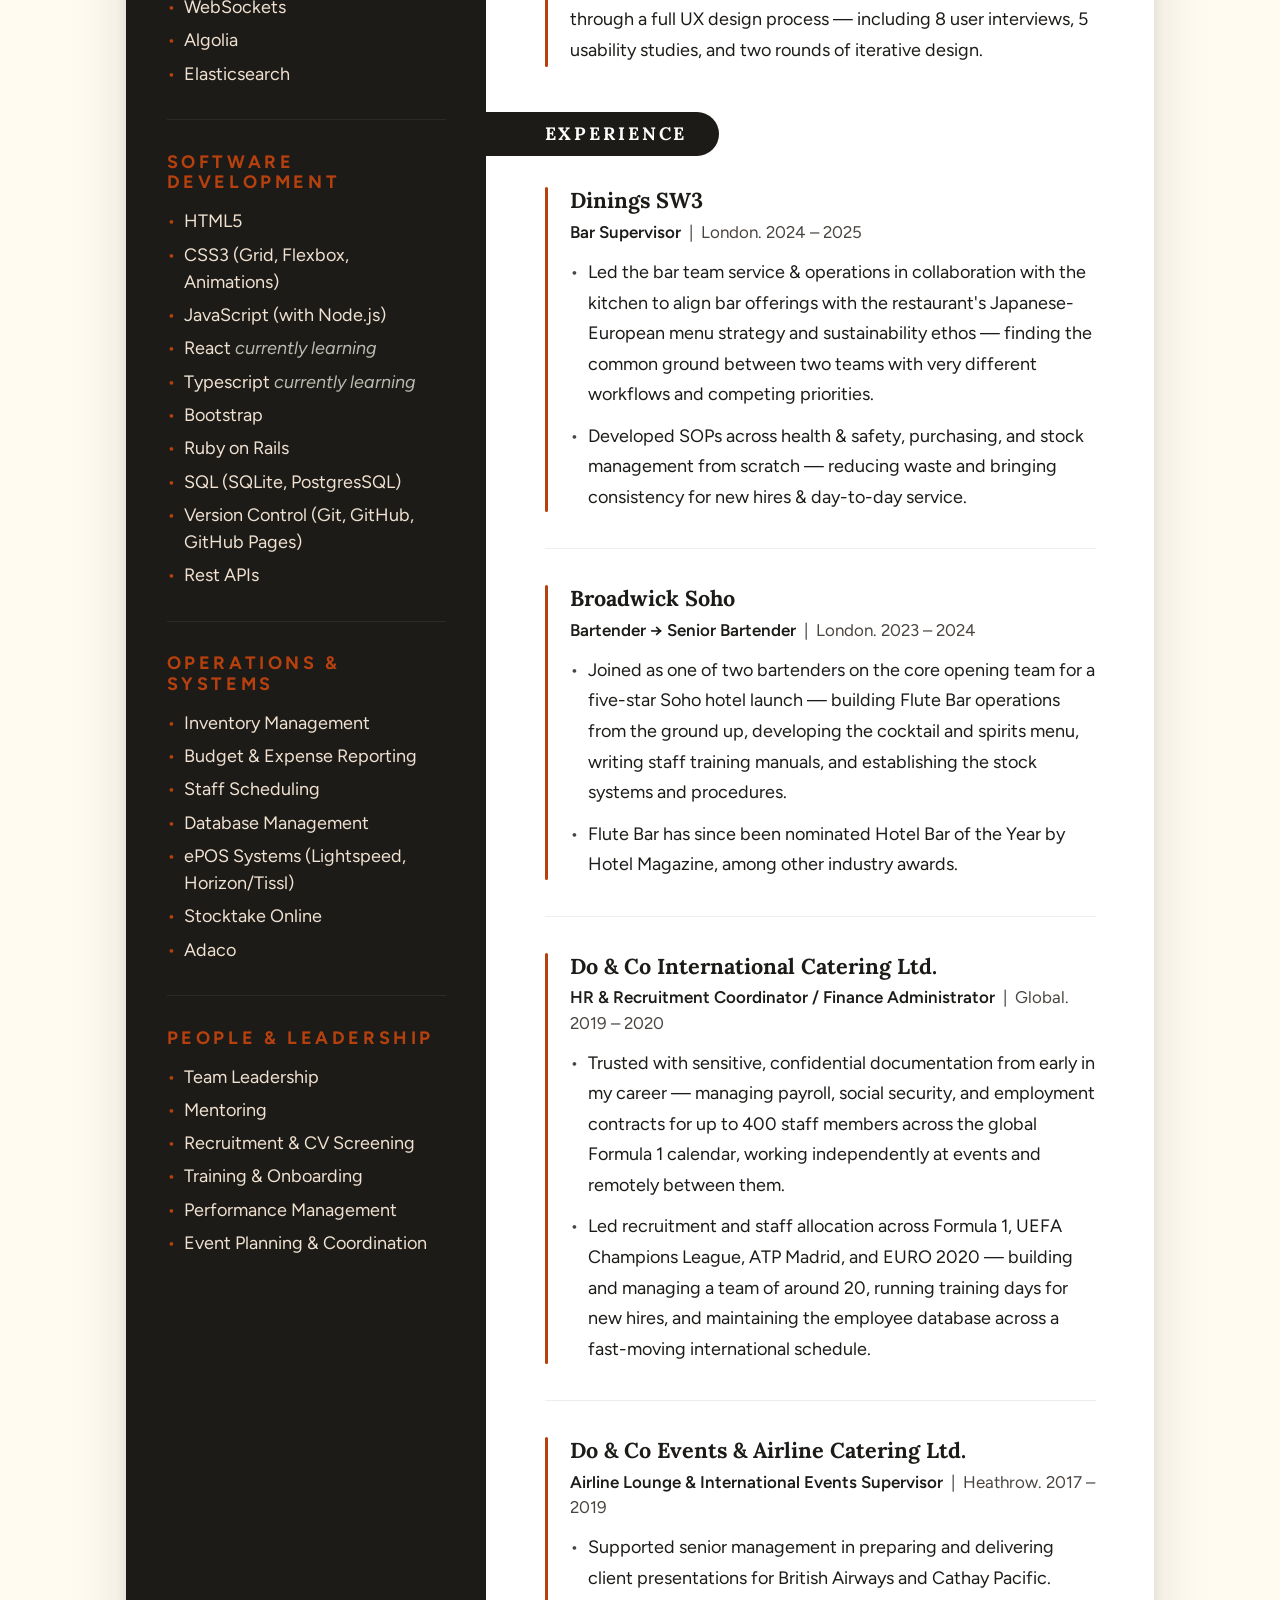
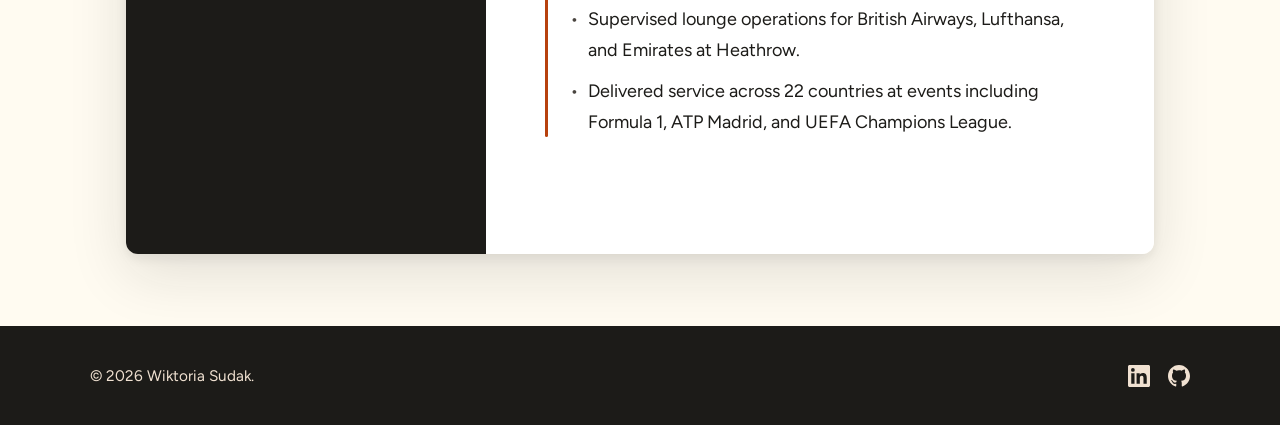
==== commit 957bbe84: "Resume styling finalised." ====
--- a/resume.html
+++ b/resume.html
@@ -62,19 +62,12 @@
 
         <!-- Photo -->
         <div class="sidebar-photo-wrap">
-          <div class="sidebar-photo-accent"></div>
-          <div class="sidebar-photo-placeholder">
-            <svg xmlns="http://www.w3.org/2000/svg" width="44" height="44" viewBox="0 0 24 24" fill="none" stroke="currentColor" stroke-width="1.25" aria-hidden="true">
-              <path d="M20 21v-2a4 4 0 0 0-4-4H8a4 4 0 0 0-4 4v2"/>
-              <circle cx="12" cy="7" r="4"/>
-            </svg>
-            <span>Photo</span>
-          </div>
+          <img src="assets/images/profile.jpeg" alt="Wiktoria Sudak" class="sidebar-photo">
         </div>
 
         <!-- Identity -->
         <div class="sidebar-identity">
-          <h1 class="sidebar-name">WIKTORIA<br>SUDAK</h1>
+          <h1 class="sidebar-name"><span class="sidebar-name--almond">WIKTORIA</span><br><span class="sidebar-name--rust">SUDAK</span></h1>
           <span class="sidebar-title-badge">UI / UX &nbsp; ENGINEER</span>
         </div>
 
--- a/css/resume.css
+++ b/css/resume.css
@@ -21,7 +21,6 @@
   display: grid;
   grid-template-columns: 360px 1fr;
   border-radius: var(--border-radius);
-  overflow: hidden;
   box-shadow:
     0 4px 12px rgba(28, 27, 24, 0.08),
     0 20px 60px rgba(28, 27, 24, 0.12);
@@ -31,78 +30,68 @@
 /* ── SIDEBAR ── */
 .resume-sidebar {
   background-color: var(--color-bg-dark);
-  padding: 2.5rem 1.75rem 3rem;
+  padding: 4.5rem 2.25rem 3.5rem;
+  border-radius: var(--border-radius) 0 0 var(--border-radius);
 }
 
 
 /* ── PHOTO ── */
 .sidebar-photo-wrap {
-  position: relative;
-  width: 150px;
-  height: 150px;
+  width: 190px;
+  height: 190px;
   margin: 0 auto 2rem;
 }
 
-.sidebar-photo-accent {
-  position: absolute;
-  width: 108px;
-  height: 108px;
+.sidebar-photo {
+  width: 190px;
+  height: 190px;
   border-radius: 50%;
-  background-color: var(--color-accent);
-  bottom: -10px;
-  left: -18px;
-  z-index: 0;
-}
-
-.sidebar-photo-placeholder {
-  position: relative;
-  z-index: 1;
-  width: 150px;
-  height: 150px;
-  border-radius: 50%;
-  background-color: rgba(255, 255, 255, 0.06);
-  border: 2px dashed rgba(255, 255, 255, 0.2);
-  display: flex;
-  flex-direction: column;
-  align-items: center;
-  justify-content: center;
-  gap: 0.4rem;
-  color: var(--color-text-on-dark-muted);
-  font-family: var(--font-sans);
-  font-size: 1rem;
-  letter-spacing: 0.1em;
-  text-transform: uppercase;
+  object-fit: cover;
+  object-position: center top;
+  display: block;
+  /* dark gap ring, then accent colour ring */
+  box-shadow:
+    0 0 0 5px var(--color-bg-dark),
+    0 0 0 9px var(--color-accent);
 }
 
 
 /* ── IDENTITY ── */
-.sidebar-identity {
-  margin-bottom: 1.75rem;
-}
-
 .sidebar-name {
   font-family: var(--font-serif);
-  font-size: 2rem;
+  font-size: 2.5rem;
   font-weight: 700;
   font-style: normal;
-  color: var(--color-text-on-dark-primary);
   line-height: 1.08;
   letter-spacing: 0.02em;
   text-transform: uppercase;
-  margin-bottom: 0.75rem;
+  margin-bottom: 1.25rem;
+}
+
+.sidebar-name--almond {
+  color: var(--color-text-on-dark-secondary);
+}
+
+.sidebar-name--rust {
+  color: var(--color-accent);
+}
+
+.sidebar-identity {
+  margin-bottom: 2.25rem;
 }
 
 .sidebar-title-badge {
   display: inline-block;
-  font-family: var(--font-sans);
-  font-size: 1rem;
-  font-weight: 600;
-  letter-spacing: 0.2em;
+  font-family: var(--font-serif);
+  font-size: 1rem;
+  font-weight: 700;
+  letter-spacing: 0.16em;
   text-transform: uppercase;
-  color: var(--color-text-on-dark-primary);
-  border: 1px solid rgba(255, 255, 255, 0.3);
-  padding: 0.3rem 0.8rem;
-  border-radius: 4px;
+  color: var(--color-bg-dark);
+  background-color: var(--color-bg-white);
+  padding: 0.35rem 1.1rem 0.35rem 2.25rem;
+  margin-left: -2.25rem;
+  border-radius: 0 100px 100px 0;
 }
 
 
@@ -139,7 +128,7 @@
 
 .contact-list li {
   display: flex;
-  align-items: center;
+  align-items: flex-start;
   gap: 0.65rem;
 }
 
@@ -153,6 +142,7 @@
   border-radius: 4px;
   flex-shrink: 0;
   color: var(--color-text-on-dark-secondary);
+  margin-top: 2px;
 }
 
 .contact-text {
@@ -160,7 +150,7 @@
   font-size: 1rem;
   color: var(--color-text-on-dark-secondary);
   line-height: 1.4;
-  word-break: normal;
+  word-break: break-all;
   transition: color var(--transition);
 }
 
@@ -205,7 +195,8 @@
 /* ── MAIN CONTENT ── */
 .resume-main {
   background-color: var(--color-bg-white);
-  padding: 3rem 3.25rem 4rem;
+  padding: 4.5rem 3.25rem 4rem;
+  border-radius: 0 var(--border-radius) var(--border-radius) 0;
 }
 
 
@@ -218,7 +209,7 @@
 
 .resume-bio p {
   font-family: var(--font-sans);
-  font-size: 0.95rem;
+  font-size: 1rem;
   color: var(--color-text-primary);
   line-height: 1.8;
   margin-bottom: 1rem;
@@ -231,16 +222,18 @@
 
 /* ── SECTION BANNERS ── */
 .resume-section-banner {
-  display: inline-block;
+  display: block;
+  width: fit-content;
   font-family: var(--font-serif);
-  font-size: 0.8rem;
+  font-size: 1rem;
   font-weight: 700;
   letter-spacing: 0.16em;
   text-transform: uppercase;
   color: var(--color-text-on-dark-primary);
   background-color: var(--color-bg-dark);
-  padding: 0.5rem 1.4rem;
-  border-radius: 100px;
+  padding: 0.65rem 1.75rem 0.65rem 3.25rem;
+  margin-left: -3.25rem;
+  border-radius: 0 100px 100px 0;
   margin-bottom: 1.75rem;
 }
 
@@ -282,7 +275,7 @@
 
 .entry-title {
   font-family: var(--font-serif);
-  font-size: 1.05rem;
+  font-size: 1.2rem;
   font-weight: 700;
   color: var(--color-text-primary);
   line-height: 1.25;
@@ -291,7 +284,7 @@
 
 .entry-meta {
   font-family: var(--font-sans);
-  font-size: 0.82rem;
+  font-size: 0.94rem;
   color: var(--color-text-muted);
   line-height: 1.5;
   margin-bottom: 0.65rem;
@@ -304,7 +297,7 @@
 
 .entry-desc {
   font-family: var(--font-sans);
-  font-size: 0.875rem;
+  font-size: 1rem;
   color: var(--color-text-primary);
   line-height: 1.75;
   margin: 0;
@@ -323,7 +316,7 @@
 
 .entry-bullets li {
   font-family: var(--font-sans);
-  font-size: 0.875rem;
+  font-size: 1rem;
   color: var(--color-text-primary);
   line-height: 1.7;
   padding-left: 1rem;
@@ -341,7 +334,7 @@
 /* ── RESPONSIVE ── */
 @media (max-width: 960px) {
   .resume-layout {
-    grid-template-columns: 300px 1fr;
+    grid-template-columns: 280px 1fr;
   }
 
   .resume-sidebar {
@@ -352,30 +345,113 @@
     font-size: 1.75rem;
   }
 
+  .sidebar-heading {
+    font-size: 0.9rem;
+  }
+
+  .contact-text,
+  .sidebar-skills li {
+    font-size: 0.9rem;
+  }
+
+  .sidebar-title-badge {
+    padding-left: 1.4rem;
+    margin-left: -1.4rem;
+  }
+
   .resume-main {
     padding: 2.5rem 2rem 3rem;
   }
+
+  .resume-section-banner {
+    font-size: 0.9rem;
+    padding-left: 2rem;
+    margin-left: -2rem;
+  }
+
+  .entry-title {
+    font-size: 1.1rem;
+  }
+
+  .entry-meta {
+    font-size: 0.88rem;
+  }
+
+  .resume-bio p,
+  .entry-desc,
+  .entry-bullets li {
+    font-size: 0.95rem;
+  }
 }
 
 @media (max-width: 700px) {
   .resume-wrapper {
-    padding-left: var(--space-sm);
-    padding-right: var(--space-sm);
+    padding-left: 0;
+    padding-right: 0;
   }
 
   .resume-layout {
-    grid-template-columns: 1fr;
+    grid-template-columns: 220px 1fr;
+    border-radius: 0;
   }
 
   .resume-sidebar {
-    padding: 2.5rem 1.5rem;
+    padding: 2rem 1.1rem 2.5rem;
+  }
+
+  .sidebar-name {
+    font-size: 1.4rem;
+  }
+
+  .sidebar-title-badge {
+    font-size: 0.7rem;
+    letter-spacing: 0.12em;
+    padding-left: 1.1rem;
+    margin-left: -1.1rem;
+  }
+
+  .sidebar-heading {
+    font-size: 0.78rem;
+  }
+
+  .contact-text,
+  .sidebar-skills li,
+  .learning-tag {
+    font-size: 0.78rem;
   }
 
   .sidebar-photo-wrap {
-    margin-bottom: 1.75rem;
+    width: 140px;
+    height: 140px;
+    margin-bottom: 1.5rem;
+  }
+
+  .sidebar-photo {
+    width: 140px;
+    height: 140px;
   }
 
   .resume-main {
-    padding: 2rem 1.5rem 3rem;
-  }
-}
+    padding: 2rem 1.25rem 3rem;
+  }
+
+  .resume-section-banner {
+    font-size: 0.82rem;
+    padding-left: 1.25rem;
+    margin-left: -1.25rem;
+  }
+
+  .entry-title {
+    font-size: 1rem;
+  }
+
+  .entry-meta {
+    font-size: 0.8rem;
+  }
+
+  .resume-bio p,
+  .entry-desc,
+  .entry-bullets li {
+    font-size: 0.875rem;
+  }
+}
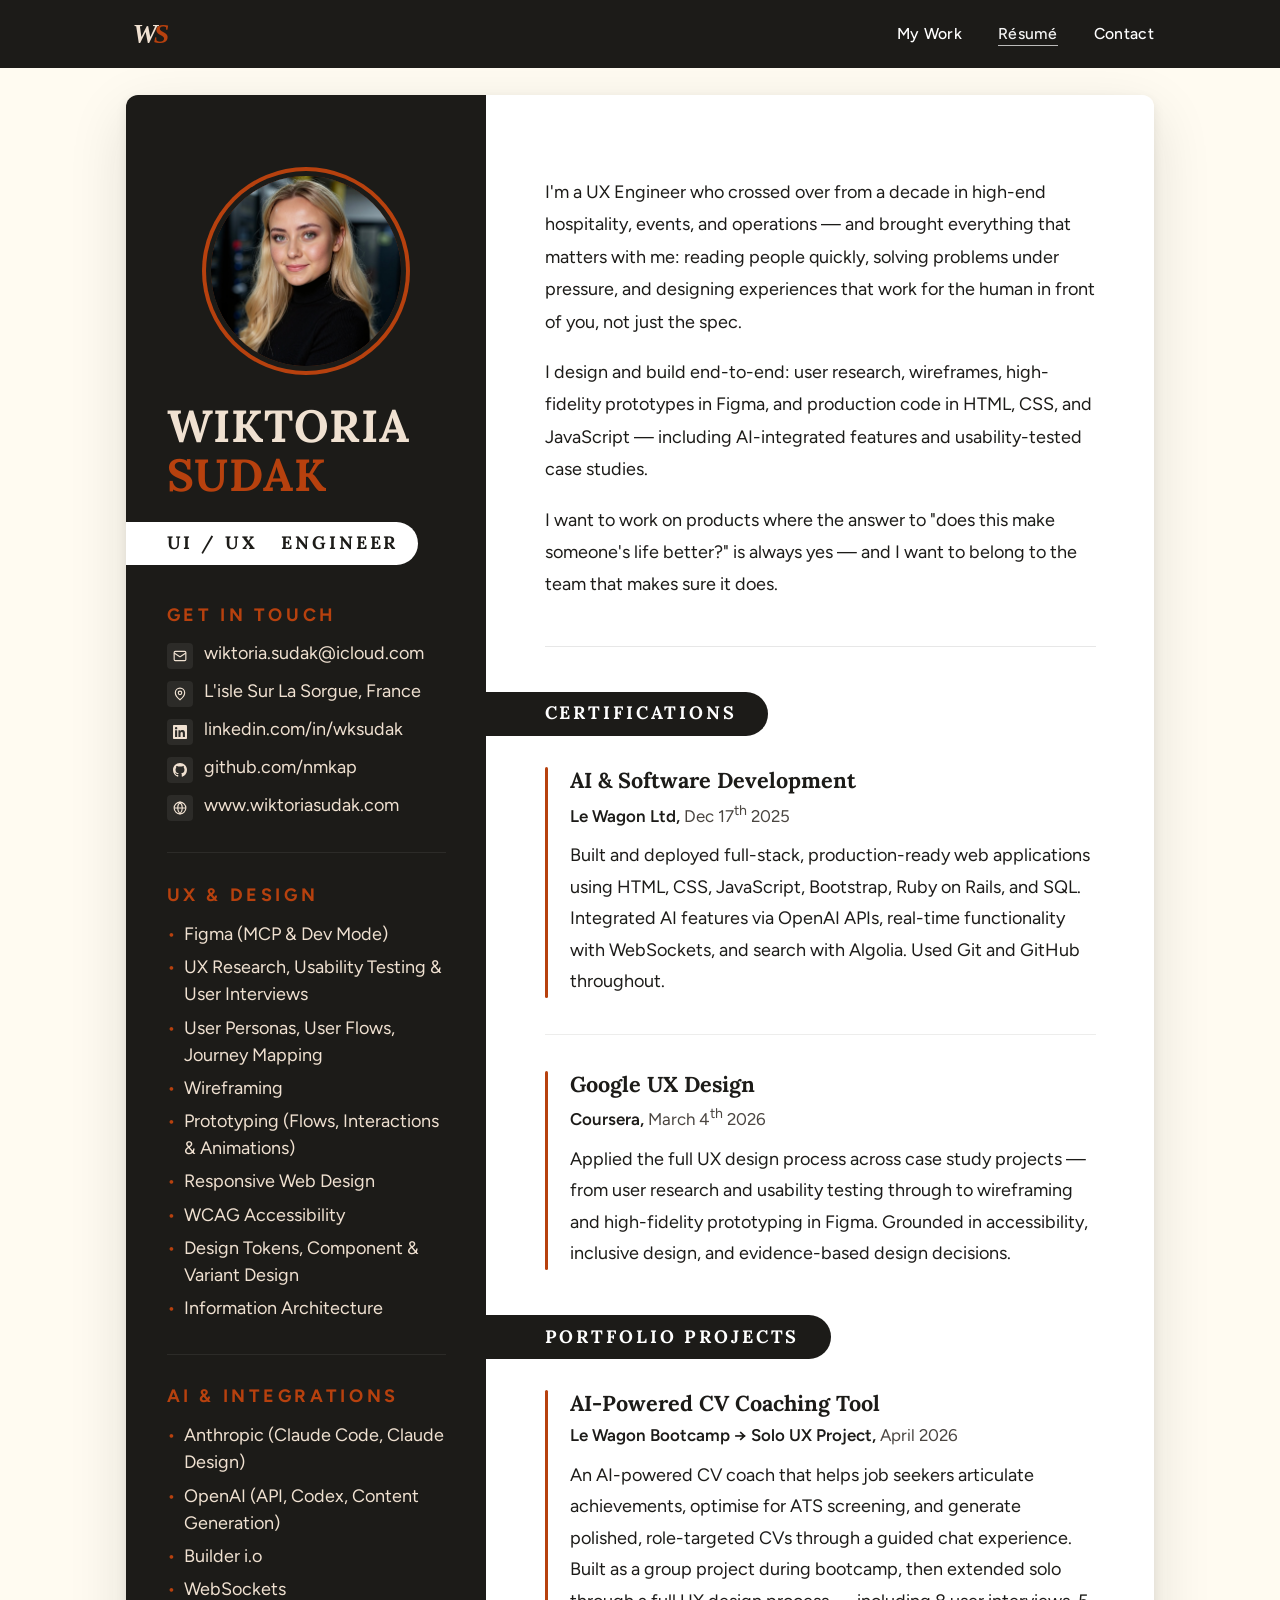
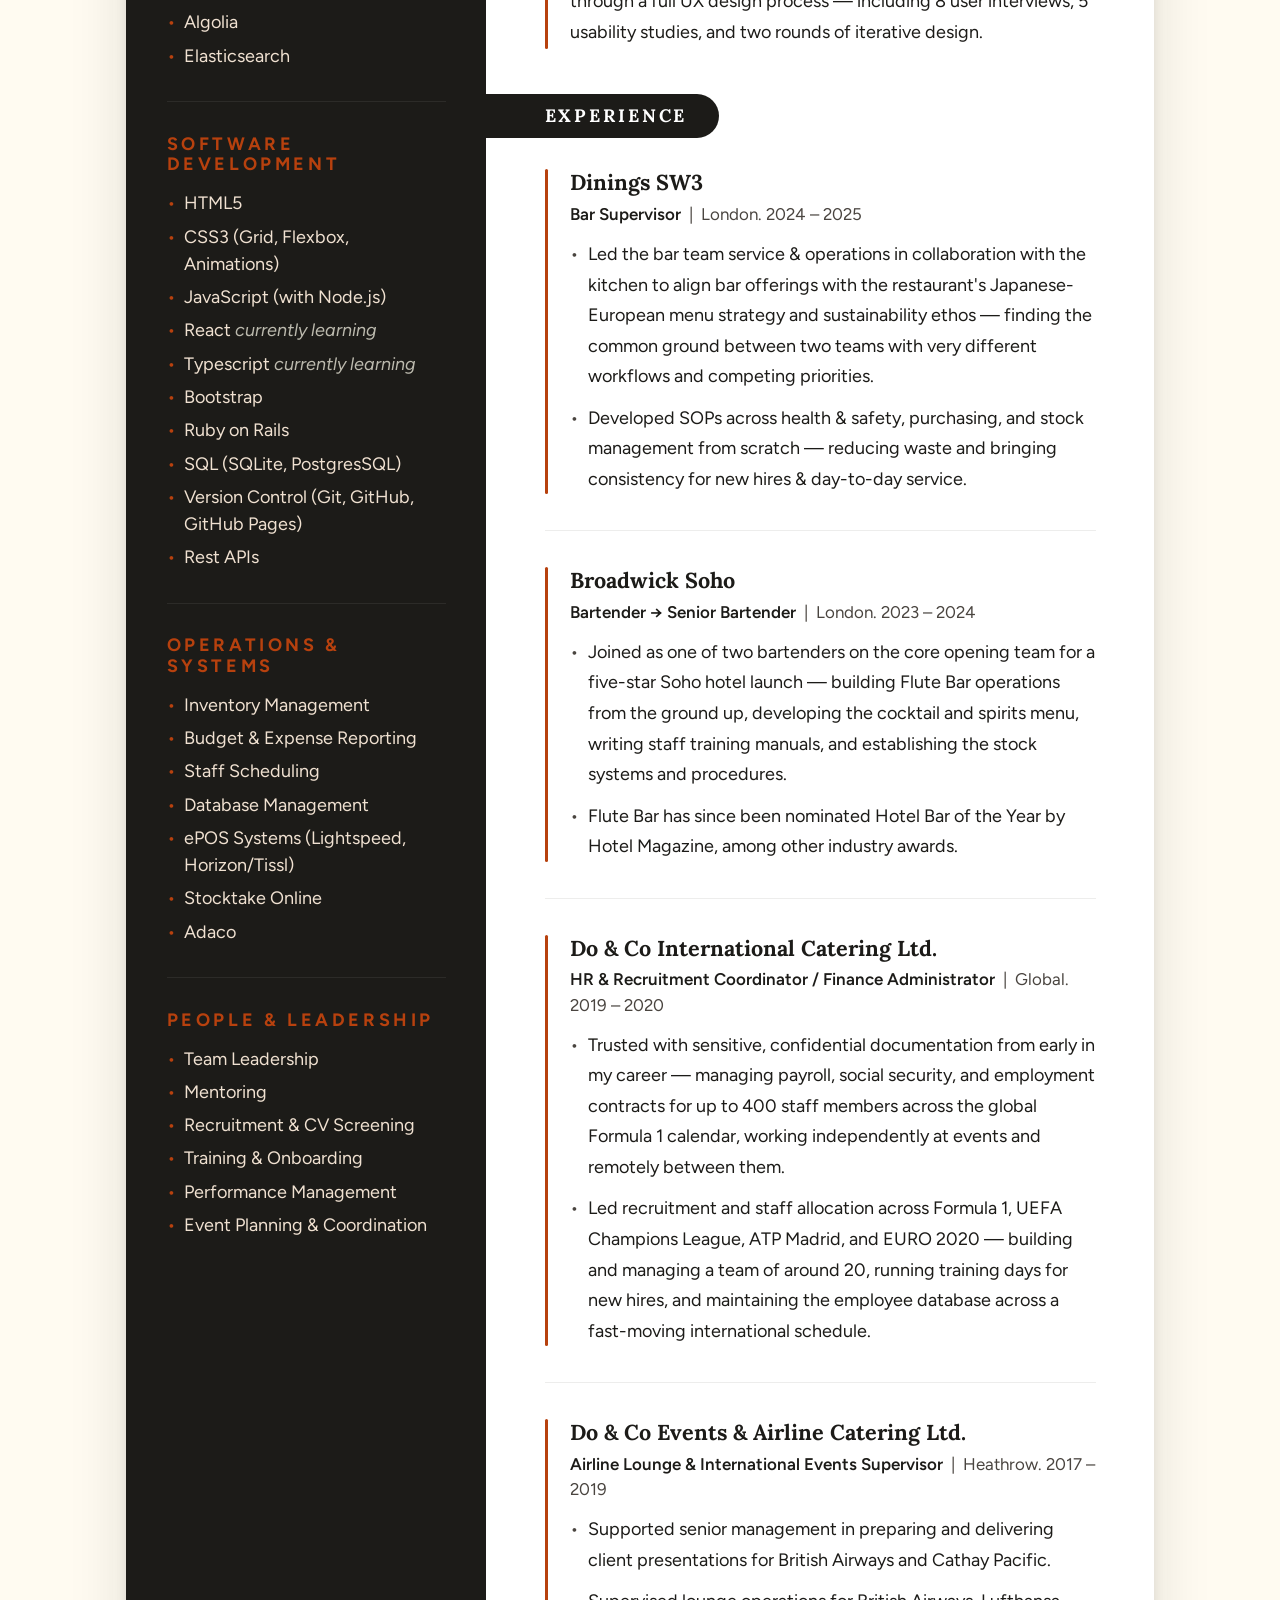
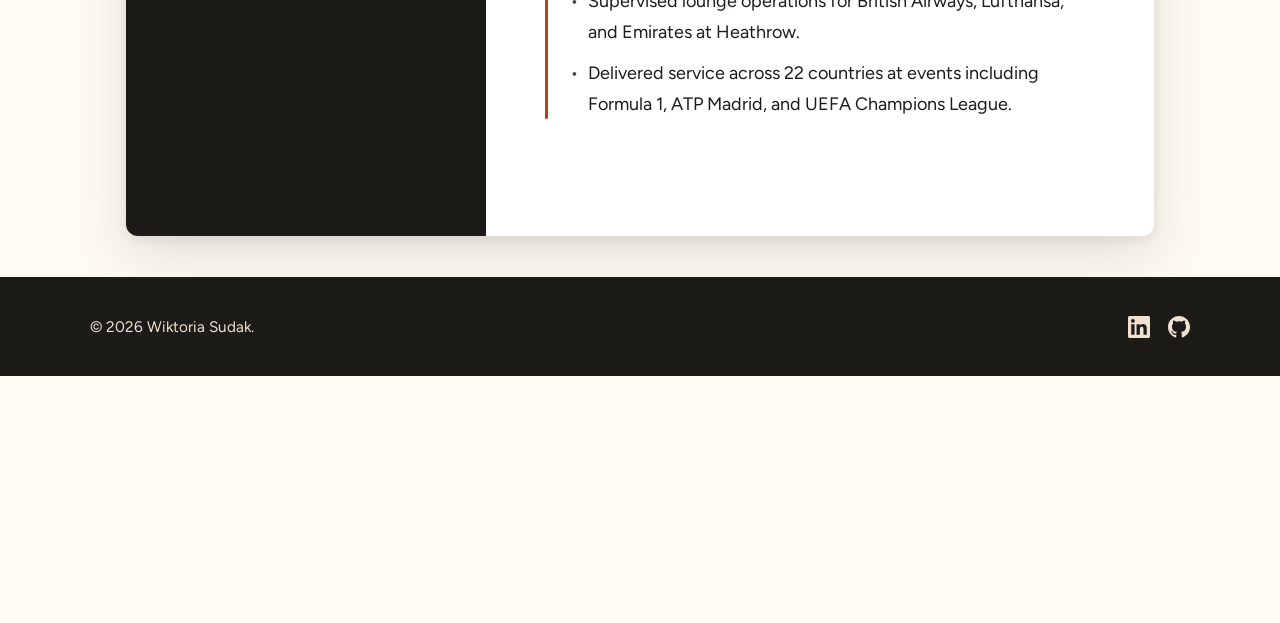
==== commit b208ac13: "Resume scaling - Fixed document view on smaller screens." ====
--- a/resume.html
+++ b/resume.html
@@ -52,6 +52,7 @@
     <!-- ============================================================
          RESUME LAYOUT
     ============================================================ -->
+    <div class="resume-viewport">
     <div class="resume-wrapper">
     <div class="resume-layout">
 
@@ -311,6 +312,7 @@
 
       </main>
 
+    </div>
     </div>
     </div>
 
--- a/css/resume.css
+++ b/css/resume.css
@@ -9,11 +9,17 @@
   background-color: var(--color-bg-light);
 }
 
-/* ── CENTRED DOCUMENT WRAPPER ── */
+/* ── VIEWPORT: clips overflow, provides nav offset, height managed by JS ── */
+.resume-viewport {
+  padding-top: calc(var(--nav-height) + 1.5rem);
+  overflow: hidden;
+}
+
+/* ── FIXED-WIDTH DOCUMENT — scaled by JS to fit any screen ── */
 .resume-wrapper {
-  max-width: 1100px;
-  margin: 0 auto;
-  padding: calc(var(--nav-height) + 2.5rem) var(--space-md) var(--space-lg);
+  width: 1100px;
+  padding: 0 var(--space-md) var(--space-lg);
+  transform-origin: top left;
 }
 
 /* ── LAYOUT SHELL ── */
@@ -331,127 +337,3 @@
 }
 
 
-/* ── RESPONSIVE ── */
-@media (max-width: 960px) {
-  .resume-layout {
-    grid-template-columns: 280px 1fr;
-  }
-
-  .resume-sidebar {
-    padding: 2rem 1.4rem 2.5rem;
-  }
-
-  .sidebar-name {
-    font-size: 1.75rem;
-  }
-
-  .sidebar-heading {
-    font-size: 0.9rem;
-  }
-
-  .contact-text,
-  .sidebar-skills li {
-    font-size: 0.9rem;
-  }
-
-  .sidebar-title-badge {
-    padding-left: 1.4rem;
-    margin-left: -1.4rem;
-  }
-
-  .resume-main {
-    padding: 2.5rem 2rem 3rem;
-  }
-
-  .resume-section-banner {
-    font-size: 0.9rem;
-    padding-left: 2rem;
-    margin-left: -2rem;
-  }
-
-  .entry-title {
-    font-size: 1.1rem;
-  }
-
-  .entry-meta {
-    font-size: 0.88rem;
-  }
-
-  .resume-bio p,
-  .entry-desc,
-  .entry-bullets li {
-    font-size: 0.95rem;
-  }
-}
-
-@media (max-width: 700px) {
-  .resume-wrapper {
-    padding-left: 0;
-    padding-right: 0;
-  }
-
-  .resume-layout {
-    grid-template-columns: 220px 1fr;
-    border-radius: 0;
-  }
-
-  .resume-sidebar {
-    padding: 2rem 1.1rem 2.5rem;
-  }
-
-  .sidebar-name {
-    font-size: 1.4rem;
-  }
-
-  .sidebar-title-badge {
-    font-size: 0.7rem;
-    letter-spacing: 0.12em;
-    padding-left: 1.1rem;
-    margin-left: -1.1rem;
-  }
-
-  .sidebar-heading {
-    font-size: 0.78rem;
-  }
-
-  .contact-text,
-  .sidebar-skills li,
-  .learning-tag {
-    font-size: 0.78rem;
-  }
-
-  .sidebar-photo-wrap {
-    width: 140px;
-    height: 140px;
-    margin-bottom: 1.5rem;
-  }
-
-  .sidebar-photo {
-    width: 140px;
-    height: 140px;
-  }
-
-  .resume-main {
-    padding: 2rem 1.25rem 3rem;
-  }
-
-  .resume-section-banner {
-    font-size: 0.82rem;
-    padding-left: 1.25rem;
-    margin-left: -1.25rem;
-  }
-
-  .entry-title {
-    font-size: 1rem;
-  }
-
-  .entry-meta {
-    font-size: 0.8rem;
-  }
-
-  .resume-bio p,
-  .entry-desc,
-  .entry-bullets li {
-    font-size: 0.875rem;
-  }
-}
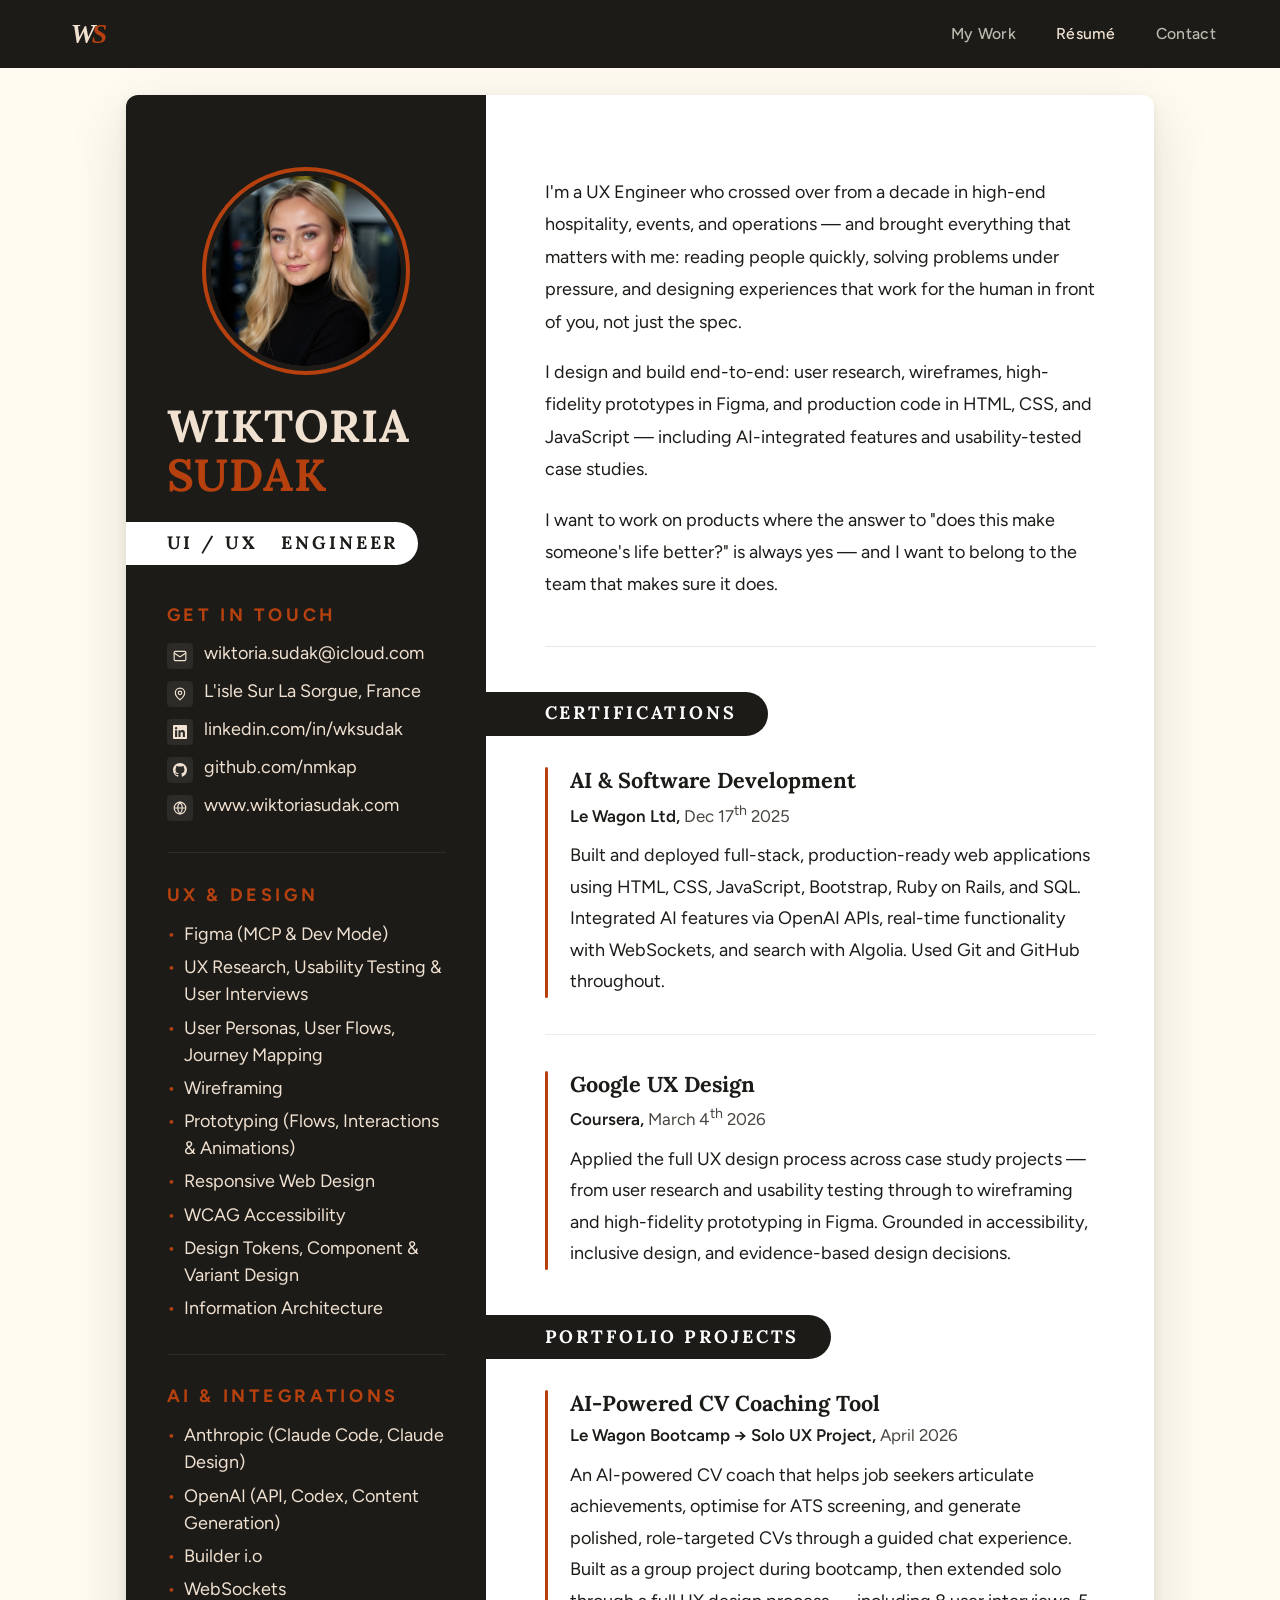
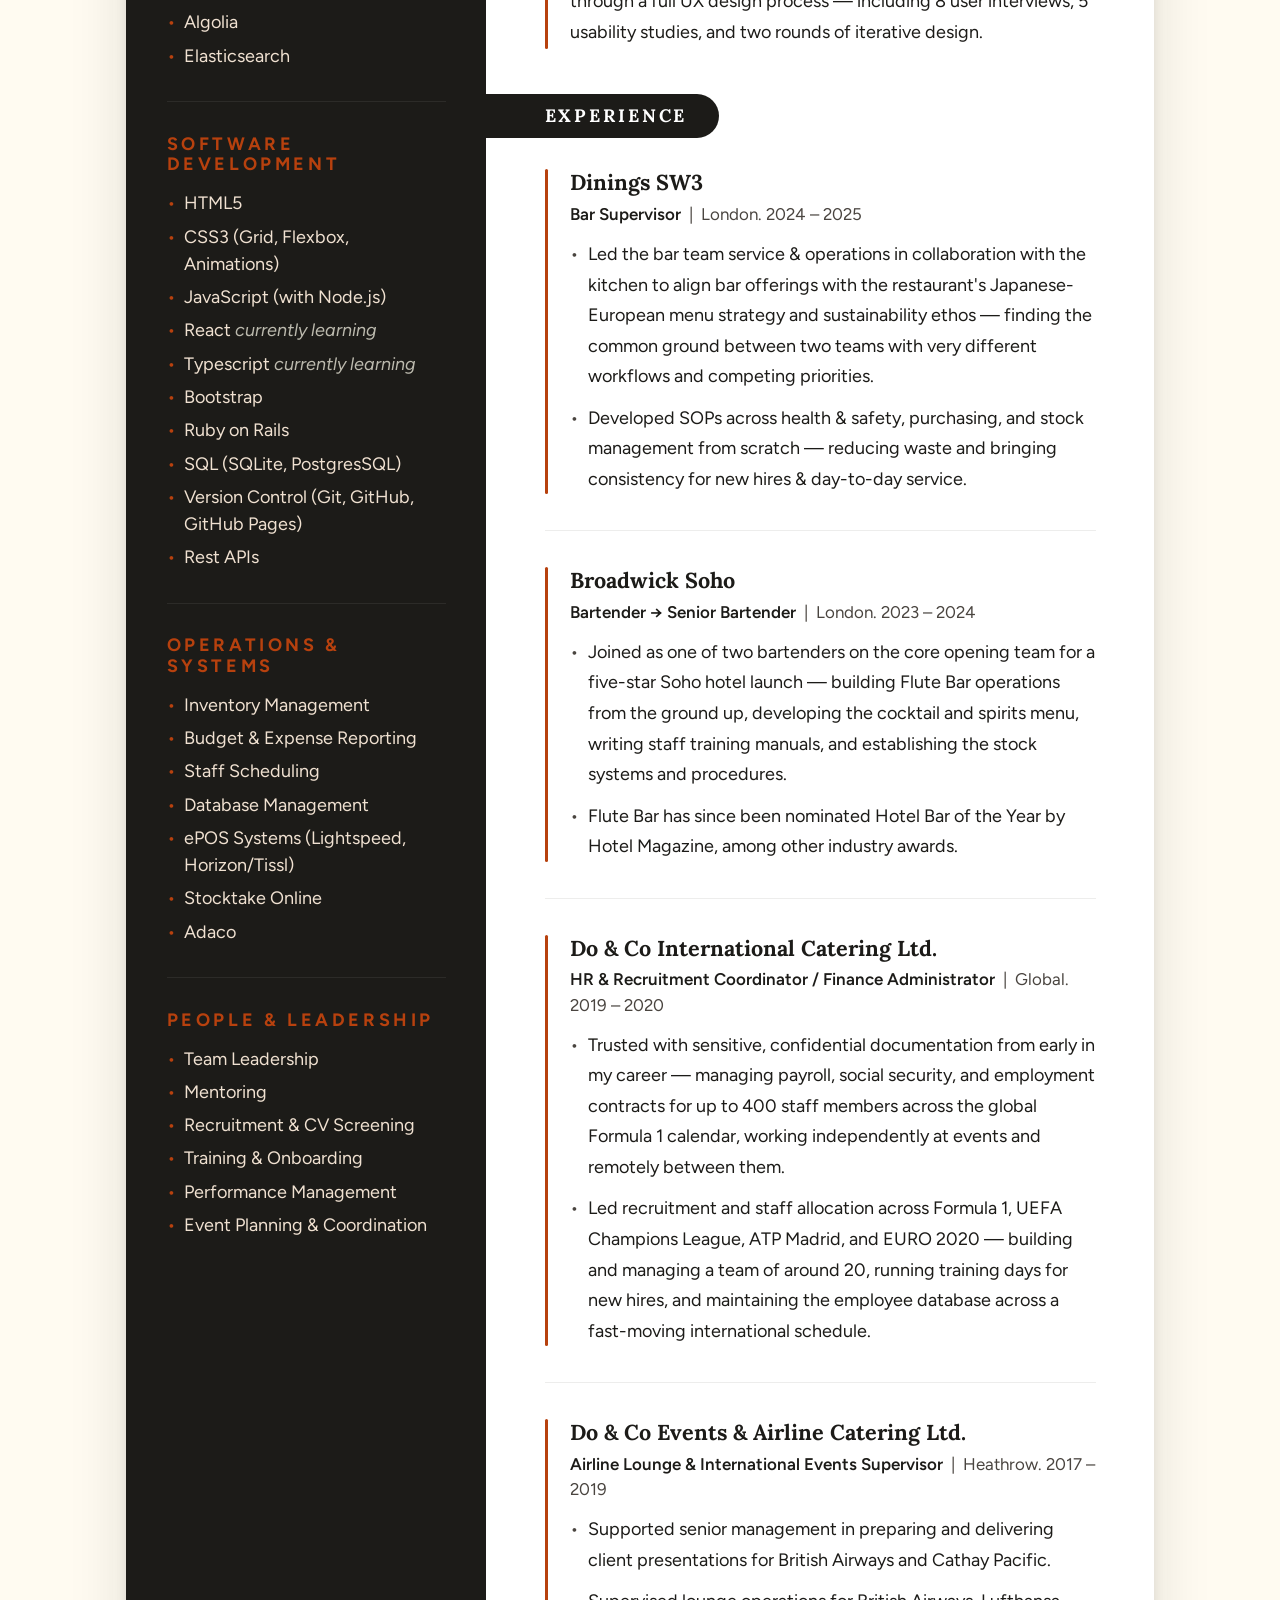
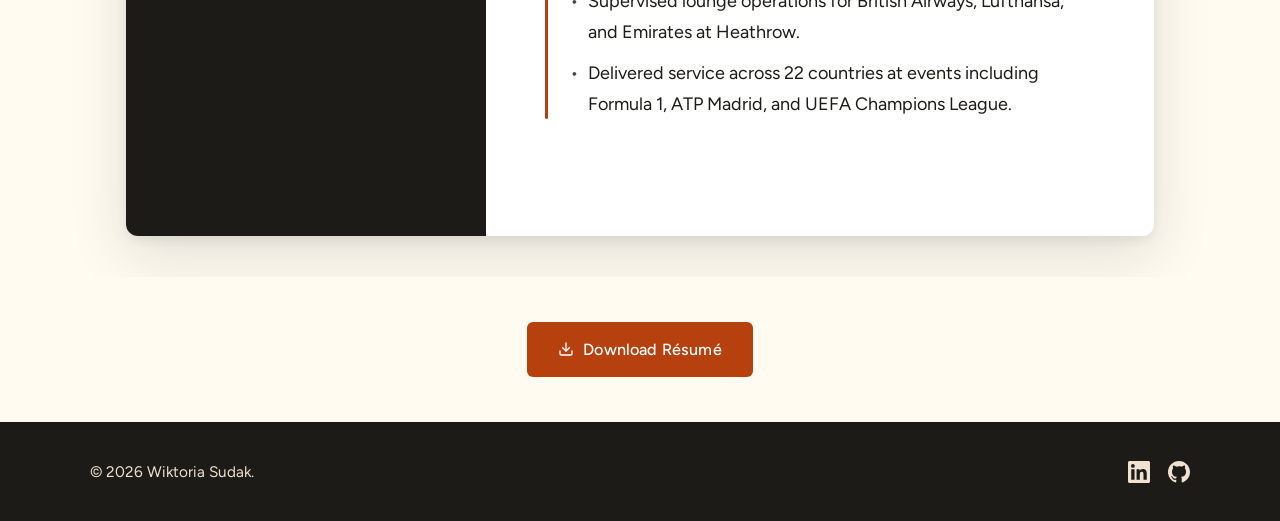
==== commit 679e2c80: "Hero banner & navbar - final tweaks." ====
--- a/resume.html
+++ b/resume.html
@@ -314,6 +314,25 @@
 
     </div>
     </div>
+    </div>
+
+
+    <!-- ============================================================
+         DOWNLOAD CTA
+    ============================================================ -->
+    <div class="resume-download-cta">
+      <a
+        href="assets/wiktoria-sudak-resume.pdf"
+        class="btn btn-primary"
+        id="resume-download"
+      >
+        <svg xmlns="http://www.w3.org/2000/svg" width="16" height="16" viewBox="0 0 24 24" fill="none" stroke="currentColor" stroke-width="2" stroke-linecap="round" stroke-linejoin="round" aria-hidden="true">
+          <path d="M21 15v4a2 2 0 0 1-2 2H5a2 2 0 0 1-2-2v-4"/>
+          <polyline points="7 10 12 15 17 10"/>
+          <line x1="12" y1="15" x2="12" y2="3"/>
+        </svg>
+        Download Résumé
+      </a>
     </div>
 
 
@@ -358,6 +377,29 @@
 
 
     <script src="js/main.js"></script>
+    <script>
+      document.getElementById('resume-download').addEventListener('click', function (e) {
+        e.preventDefault();
+        var url = this.href;
+        fetch(url)
+          .then(function (res) {
+            if (!res.ok) throw new Error('fetch failed');
+            return res.blob();
+          })
+          .then(function (blob) {
+            var a = document.createElement('a');
+            a.href = URL.createObjectURL(blob);
+            a.download = 'Wiktoria-Sudak-Resume.pdf';
+            document.body.appendChild(a);
+            a.click();
+            document.body.removeChild(a);
+            setTimeout(function () { URL.revokeObjectURL(a.href); }, 10000);
+          })
+          .catch(function () {
+            window.open(url, '_blank');
+          });
+      });
+    </script>
 
   </body>
 </html>
--- a/css/components.css
+++ b/css/components.css
@@ -26,9 +26,7 @@
 }
 
 .nav-container {
-  max-width: var(--max-width);
-  margin: 0 auto;
-  padding: 0 var(--space-md);
+  padding: 0 64px;
   height: 100%;
   display: flex;
   align-items: center;
@@ -54,37 +52,34 @@
 .nav-links {
   display: flex;
   align-items: center;
-  gap: var(--space-md);
+  gap: 40px;
 }
 
 .nav-link {
   font-size: 0.875rem;
   font-weight: 500;
-  color: var(--color-text-on-dark-primary);
+  color: var(--color-text-on-dark-muted);
   letter-spacing: 0.02em;
   transition: color var(--transition);
-  position: relative;
-}
-
-.nav-link::after {
-  content: '';
-  position: absolute;
-  bottom: -3px;
-  left: 0;
-  width: 0;
-  height: 1px;
-  background-color: rgba(255, 255, 255, 0.7);
-  transition: width var(--transition);
 }
 
 .nav-link:hover,
 .nav-link.active {
-  color: rgba(255, 255, 255, 0.95);
-}
-
-.nav-link:hover::after,
-.nav-link.active::after {
-  width: 100%;
+  color: var(--color-text-on-dark-secondary);
+}
+
+.nav-link--resume {
+  color: var(--color-text-on-dark-secondary);
+  border: 1px solid rgba(240, 225, 209, 0.2);
+  padding: 8px 20px;
+  border-radius: 100px;
+  transition: background var(--transition), border-color var(--transition);
+}
+
+.nav-link--resume:hover {
+  background: rgba(240, 225, 209, 0.06);
+  border-color: rgba(240, 225, 209, 0.35);
+  color: var(--color-text-on-dark-secondary);
 }
 
 
@@ -94,34 +89,35 @@
 .hero {
   min-height: 100vh;
   display: flex;
-  align-items: center;
+  flex-direction: column;
+  justify-content: flex-end;
   padding-top: var(--nav-height);
   background-color: var(--color-bg-dark);
 }
 
 .hero-container {
-  max-width: var(--max-width);
-  margin: 0 auto;
-  padding: var(--space-lg) var(--space-md);
+  padding: var(--space-lg) 64px 80px;
 }
 
 .hero-eyebrow {
-  font-size: 1rem;
-  font-weight: 500;
-  color: var(--color-accent);
-  letter-spacing: 0.1em;
-  text-transform: uppercase;
-  margin-bottom: var(--space-sm);
+  font-family: var(--font-serif);
+  font-style: italic;
+  font-weight: 400;
+  font-size: 1.4rem;
+  color: var(--color-text-on-dark-tertiary);
+  letter-spacing: 0;
+  text-transform: none;
+  margin-bottom: 4px;
 }
 
 .hero-name {
   font-family: var(--font-serif);
   color: var(--color-text-on-dark-secondary);
-  font-size: clamp(3.5rem, 17.5vw, 7rem);
+  font-size: clamp(4rem, 9vw, 6.5rem);
   font-weight: 700;
   font-style: italic;
   line-height: 1.05;
-  margin-bottom: 0.25rem;
+  margin-bottom: 28px;
 }
 
 .hero-name-word--almond {
@@ -132,34 +128,137 @@
   color: var(--color-accent);
 }
 
-.hero-title {
-  font-family: var(--font-serif);
-  font-size: clamp(1.25rem, 2.5vw, 1.75rem);
-  font-weight: 300;
-  font-style: normal;
+.hero-descriptor {
+  font-family: var(--font-sans);
+  font-weight: 400;
+  font-size: 1rem;
   color: var(--color-text-on-dark-muted);
-  margin-bottom: var(--space-md);
-}
-
-.hero-availability-text {
+  line-height: 1.6;
+  max-width: 520px;
+  margin-bottom: 2.25rem;
+}
+
+.hero-descriptor strong {
+  color: var(--color-text-on-dark-secondary);
+  font-weight: 500;
+}
+
+.hero-rule {
+  width: 40px;
+  height: 1px;
+  background: rgba(183, 65, 14, 0.45);
+  border: none;
+  margin-bottom: 36px;
+}
+
+.hero-cta {
+  display: flex;
+  align-items: center;
+  gap: 20px;
+  flex-wrap: wrap;
+}
+
+.hero-avail {
+  display: inline-flex;
+  align-items: center;
+  gap: 8px;
+  font-family: var(--font-sans);
+  font-size: 0.611rem;
+  font-weight: 600;
+  letter-spacing: 0.1em;
+  text-transform: uppercase;
+  color: var(--color-text-on-dark-tertiary);
+}
+
+.hero-avail-dot {
+  width: 7px;
+  height: 7px;
+  border-radius: 50%;
+  background: #4CAF50;
+  flex-shrink: 0;
+}
+
+.hero-bottom-sep {
+  width: 1px;
+  height: 20px;
+  background: rgba(240, 225, 209, 0.15);
+}
+
+.hero-btn-primary {
+  display: inline-flex;
+  align-items: center;
+  gap: 8px;
+  font-family: var(--font-sans);
   font-size: 0.875rem;
   font-weight: 600;
+  color: var(--color-text-on-dark-primary);
+  background: var(--color-accent);
+  border: none;
+  border-radius: 100px;
+  padding: 12px 28px;
+  cursor: pointer;
+  text-decoration: none;
+  letter-spacing: 0.01em;
+  transition: background 0.2s ease, transform 0.15s ease;
+}
+
+.hero-btn-primary:hover {
+  background: var(--color-accent-hover);
+  transform: translateY(-1px);
+}
+
+.hero-btn-secondary {
+  display: inline-flex;
+  align-items: center;
+  gap: 8px;
+  font-family: var(--font-sans);
+  font-size: 0.875rem;
+  font-weight: 500;
+  color: var(--color-text-on-dark-muted);
+  background: transparent;
+  border: 1px solid rgba(240, 225, 209, 0.2);
+  border-radius: 100px;
+  padding: 12px 28px;
+  cursor: pointer;
+  text-decoration: none;
+  letter-spacing: 0.01em;
+  transition: color 0.2s ease, border-color 0.2s ease, transform 0.15s ease;
+}
+
+.hero-btn-secondary:hover {
+  color: var(--color-text-on-dark-secondary);
+  border-color: rgba(240, 225, 209, 0.4);
+  transform: translateY(-1px);
+}
+
+/* Scroll indicator */
+.scroll-hint {
+  position: fixed;
+  bottom: 36px;
+  right: 64px;
+  display: flex;
+  flex-direction: column;
+  align-items: center;
+  gap: 8px;
+  z-index: 50;
+  pointer-events: none;
+  opacity: 0;
+  transition: opacity 0.4s ease;
+}
+
+.scroll-hint span {
+  font-size: 0.556rem;
+  font-weight: 600;
+  letter-spacing: 0.12em;
+  text-transform: uppercase;
   color: var(--color-text-on-dark-tertiary);
-  letter-spacing: 0.03em;
-  margin-bottom: var(--space-md);
-}
-
-/* .hero-rule {
-  width: 40px;
-  border: none;
-  border-top: 1px solid rgba(183, 65, 14, 0.45);
-  margin-bottom: 48px;
-} */
-
-.hero-cta {
-  display: flex;
-  gap: var(--space-sm);
-  flex-wrap: wrap;
+  writing-mode: vertical-rl;
+}
+
+.scroll-line {
+  width: 1px;
+  height: 48px;
+  background: linear-gradient(to bottom, rgba(133, 130, 127, 0.5), transparent);
 }
 
 
--- a/css/resume.css
+++ b/css/resume.css
@@ -6,6 +6,14 @@
 
 /* ── PAGE BACKGROUND ── */
 .resume-page {
+  background-color: var(--color-bg-light);
+}
+
+/* ── DOWNLOAD CTA ── */
+.resume-download-cta {
+  display: flex;
+  justify-content: center;
+  padding: 2.5rem var(--space-md);
   background-color: var(--color-bg-light);
 }
 
